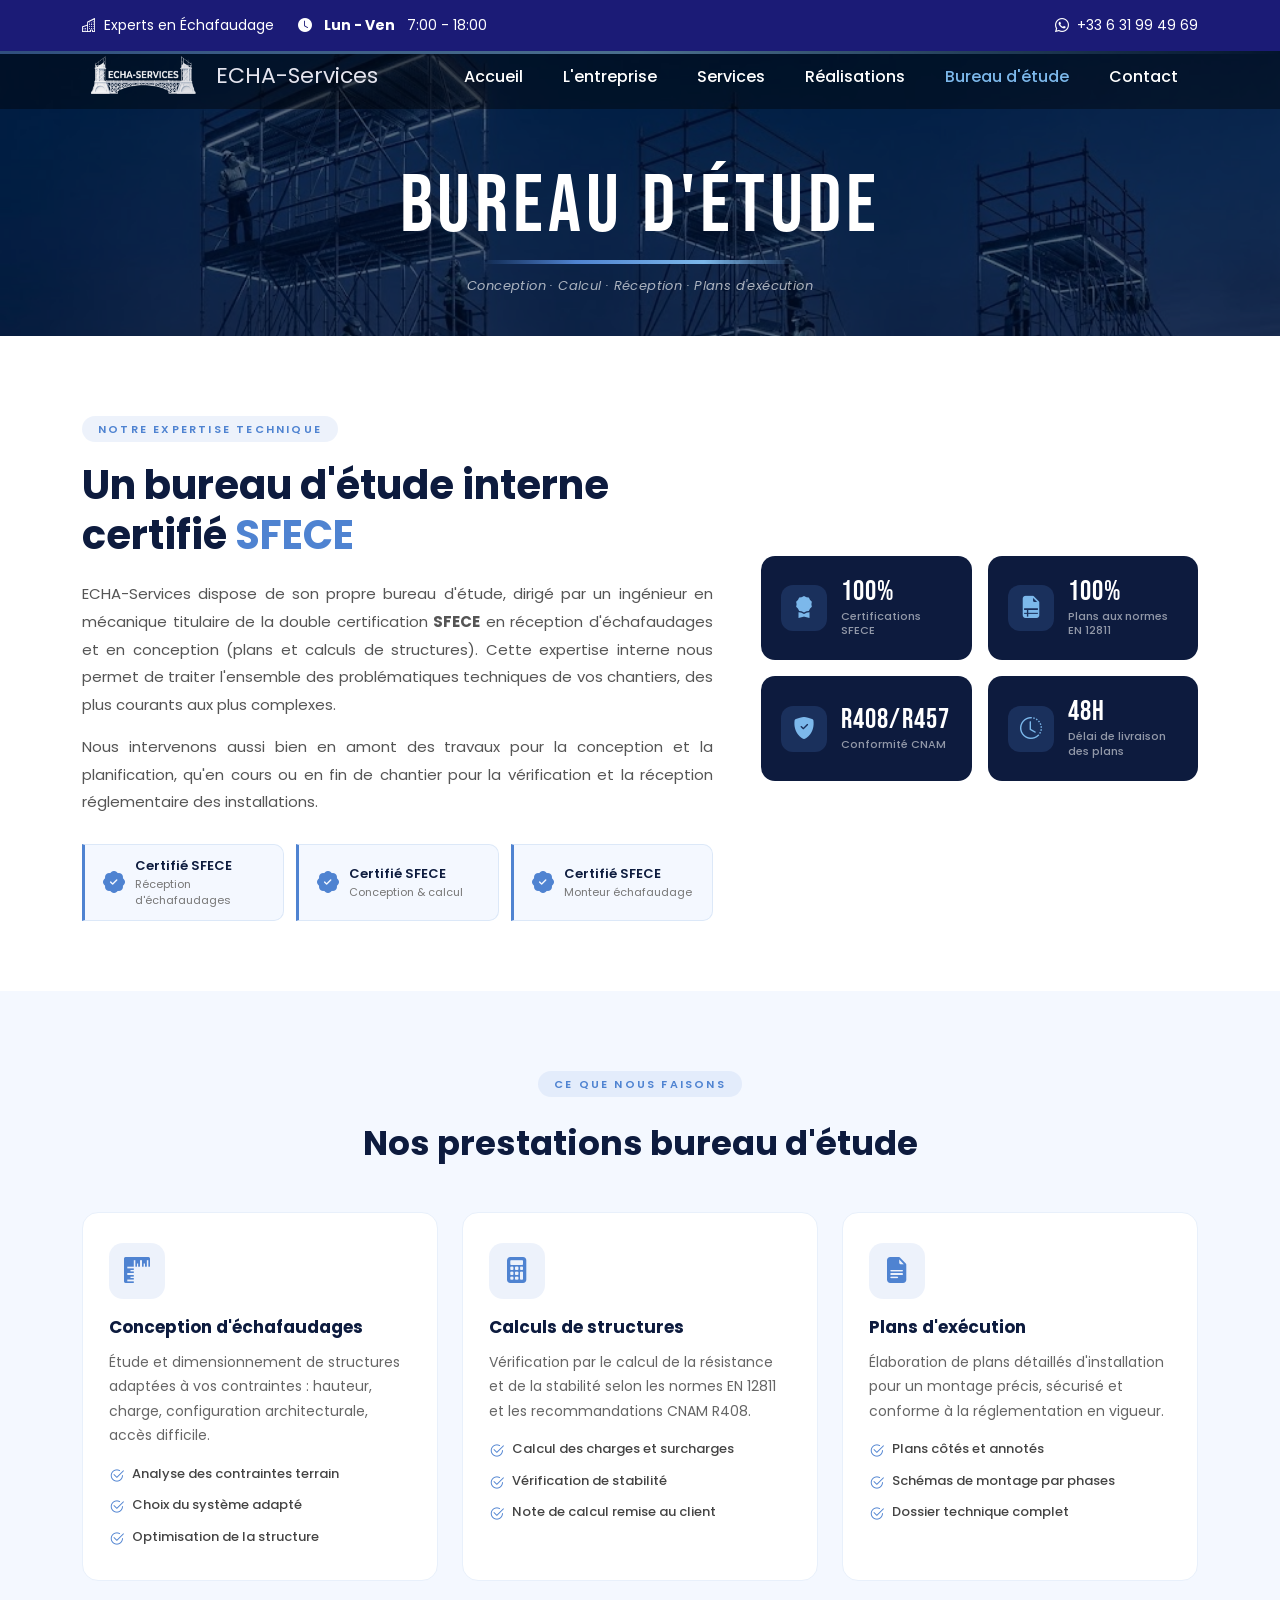
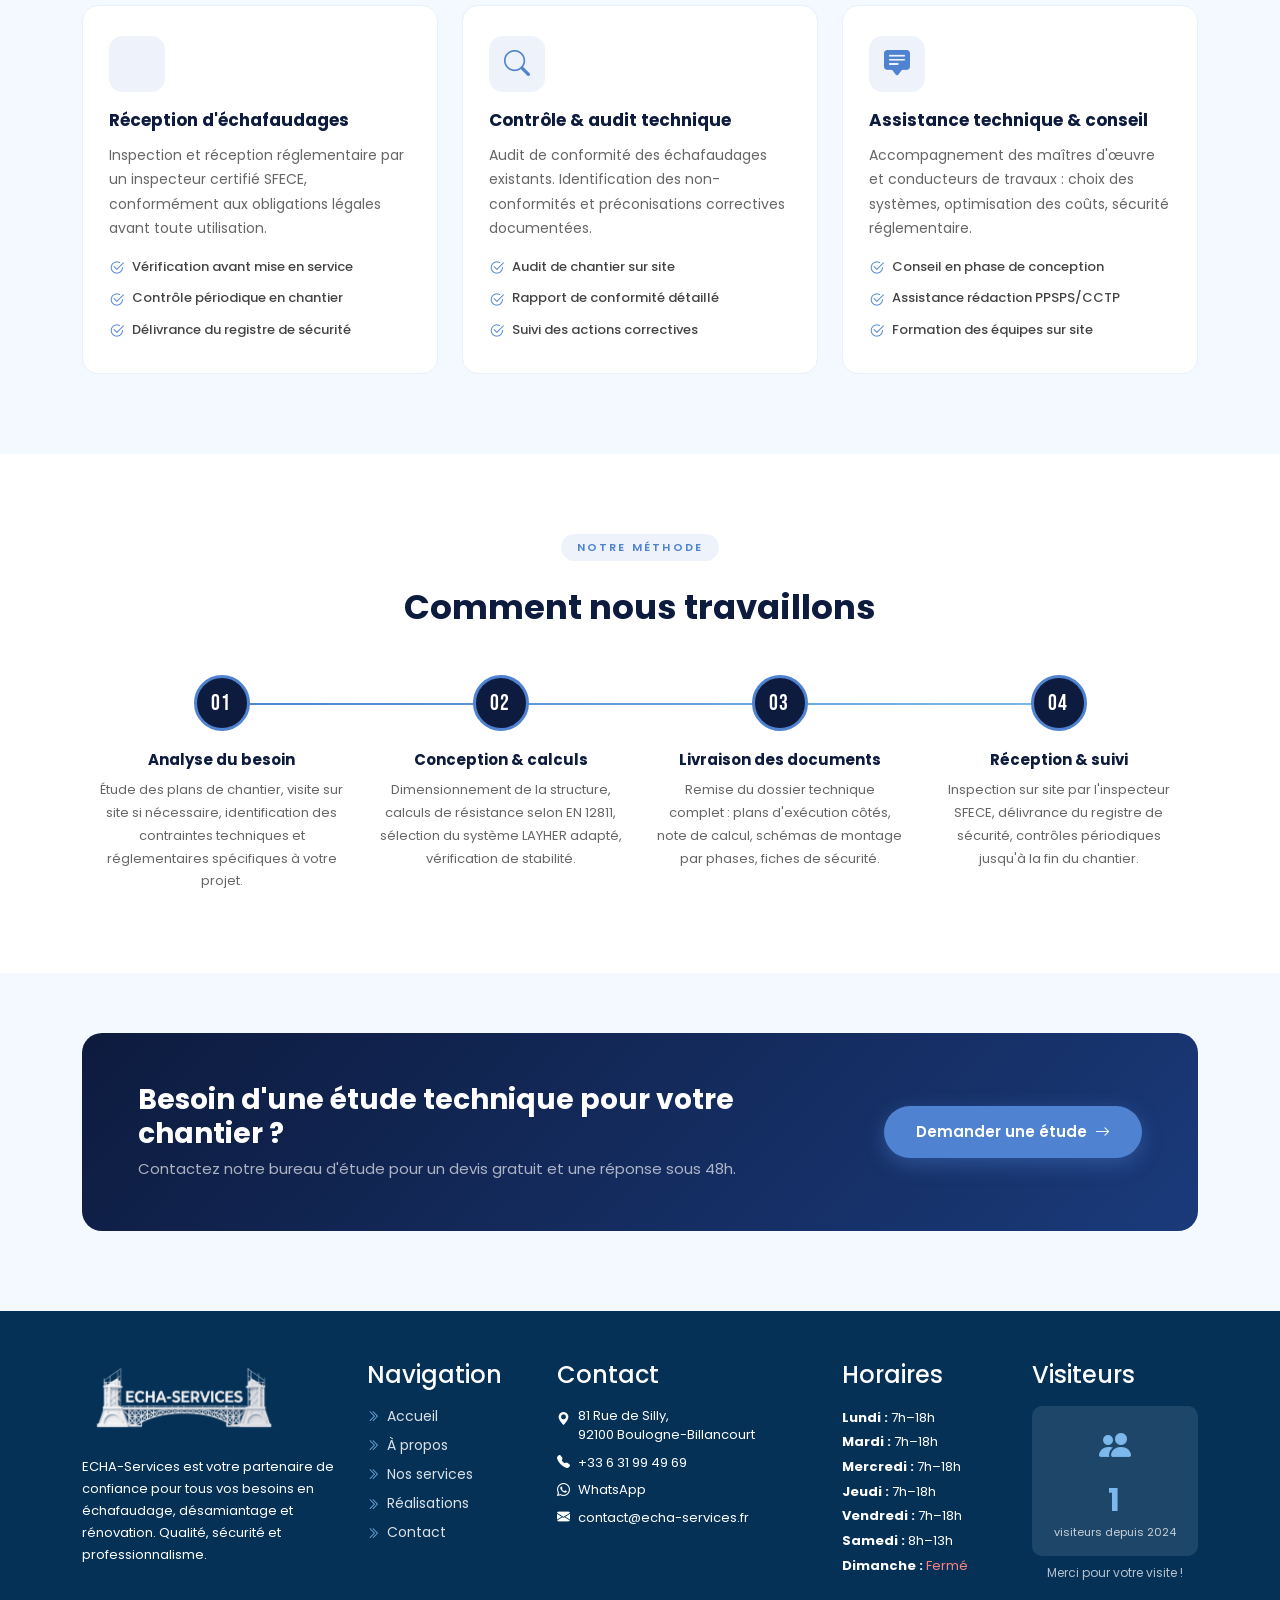
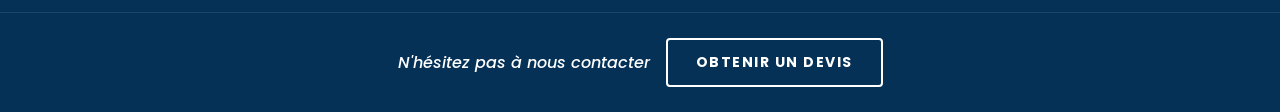
==== bureau_etude_echafaudage.html @ 6e088857 "second commit" ====
<!doctype html>
<html lang="fr">

<head>
    <meta charset="utf-8" />
    <meta name="viewport" content="width=device-width, initial-scale=1" />
    <meta name="description" content="Bureau d'étude ECHA-Services — Conception, calcul et réception d'échafaudages. Inspecteur certifié SFECE en Île-de-France." />
    <title>Bureau d'Étude | ECHA-Services</title>

    <link rel="preconnect" href="https://fonts.googleapis.com" />
    <link rel="preconnect" href="https://fonts.gstatic.com" crossorigin />
    <link href="https://fonts.googleapis.com/css2?family=Poppins:ital,wght@0,400;0,500;0,700;1,400&display=swap" rel="stylesheet" />
    <link href="https://fonts.googleapis.com/css2?family=Bebas+Neue&display=swap" rel="stylesheet" />

    <link href="css/bootstrap.min.css" rel="stylesheet" />
    <link href="css/bootstrap-icons.css" rel="stylesheet" />
    <link href="css/tooplate-clean-work.css" rel="stylesheet" />
    <link href="css/bureau-etude.css" rel="stylesheet" />
</head>

<body>

    <!-- HEADER -->
    <header class="site-header">
        <div class="container">
            <div class="row">
                <div class="col-lg-12 col-12 d-flex flex-wrap">
                    <p class="d-flex me-4 mb-0">
                        <i class="bi-building me-2"></i>Experts en Échafaudage
                    </p>
                    <p class="d-flex d-lg-block d-md-block d-none me-4 mb-0">
                        <i class="bi-clock-fill me-2"></i>
                        <strong class="me-2">Lun - Ven</strong> 7:00 - 18:00
                    </p>
                    <p class="site-header-icon-wrap text-white d-flex mb-0 ms-auto">
                        <i class="site-header-icon bi-whatsapp me-2"></i>
                        <a href="tel:+33631994969" class="text-white">+33 6 31 99 49 69</a>
                    </p>
                </div>
            </div>
        </div>
    </header>

    <!-- NAVBAR -->
    <nav class="navbar navbar-expand-lg">
        <div class="container">
            <a class="navbar-brand" href="index.html">
                <img src="ImagesPNS/logo66VB.png" class="logo img-fluid logo-desktop" alt="ECHA-Services" />
                <img src="ImagesPNS/logo66.png" class="logo img-fluid logo-mobile" alt="ECHA-Services" />
                <span class="ms-2">ECHA-Services</span>
            </a>
            <button class="navbar-toggler" type="button" data-bs-toggle="collapse" data-bs-target="#navbarNav"
                aria-controls="navbarNav" aria-expanded="false" aria-label="Toggle navigation">
                <span class="navbar-toggler-icon"></span>
            </button>
            <div class="collapse navbar-collapse" id="navbarNav">
                <ul class="navbar-nav ms-auto">
                    <li class="nav-item"><a class="nav-link" href="index.html">Accueil</a></li>
                    <li class="nav-item"><a class="nav-link" href="entreprise.html">L'entreprise</a></li>
                    <li class="nav-item"><a class="nav-link" href="services.html">Services</a></li>
                    <li class="nav-item"><a class="nav-link" href="realisations_echafaudages.html">Réalisations</a></li>
                    <li class="nav-item"><a class="nav-link active" href="bureau_etude_echafaudage.html">Bureau d'étude</a></li>
                    <li class="nav-item"><a class="nav-link" href="contact.html">Contact</a></li>
                </ul>
            </div>
        </div>
    </nav>

    <main>

        <!-- ========== BANNER ========== -->
        <section class="banner-section">
            <div class="banner-title-wrap">
                <h1 class="banner-slide-title">BUREAU D'ÉTUDE</h1>
                <span class="banner-underline"></span>
                <nav class="banner-breadcrumb" aria-label="Fil d'Ariane">
                    <span>Conception · Calcul · Réception · Plans d'exécution</span>
                </nav>
            </div>
        </section>

        <!-- ========== S1 : INTRO ========== -->
        <section class="be-intro-section">
            <div class="container">
                <div class="row align-items-center g-5">

                    <div class="col-lg-7 col-12">
                        <span class="be-label">Notre expertise technique</span>
                        <h2 class="be-title">Un bureau d'étude interne<br>certifié <span class="be-accent">SFECE</span></h2>
                        <p class="be-text">ECHA-Services dispose de son propre bureau d'étude, dirigé par un ingénieur en mécanique titulaire de la double certification <strong>SFECE</strong> en réception d'échafaudages et en conception (plans et calculs de structures). Cette expertise interne nous permet de traiter l'ensemble des problématiques techniques de vos chantiers, des plus courants aux plus complexes.</p>
                        <p class="be-text">Nous intervenons aussi bien en amont des travaux pour la conception et la planification, qu'en cours ou en fin de chantier pour la vérification et la réception réglementaire des installations.</p>

                        <div class="be-certif-badges">
                            <div class="be-certif-badge">
                                <i class="bi-patch-check-fill"></i>
                                <span>Certifié SFECE<br><small>Réception d'échafaudages</small></span>
                            </div>
                            <div class="be-certif-badge">
                                <i class="bi-patch-check-fill"></i>
                                <span>Certifié SFECE<br><small>Conception & calcul</small></span>
                            </div>
                            <div class="be-certif-badge">
                                <i class="bi-patch-check-fill"></i>
                                <span>Certifié SFECE<br><small>Monteur échafaudage</small></span>
                            </div>
                        </div>
                    </div>

                    <div class="col-lg-5 col-12">
                        <div class="be-stats-grid">
                            <div class="be-stat-card">
                                <div class="be-stat-icon"><i class="bi-award-fill"></i></div>
                                <div>
                                    <div class="be-stat-number">100%</div>
                                    <div class="be-stat-label">Certifications SFECE</div>
                                </div>
                            </div>
                            <div class="be-stat-card">
                                <div class="be-stat-icon"><i class="bi-file-earmark-ruled-fill"></i></div>
                                <div>
                                    <div class="be-stat-number">100%</div>
                                    <div class="be-stat-label">Plans aux normes EN 12811</div>
                                </div>
                            </div>
                            <div class="be-stat-card">
                                <div class="be-stat-icon"><i class="bi-shield-fill-check"></i></div>
                                <div>
                                    <div class="be-stat-number">R408/R457</div>
                                    <div class="be-stat-label">Conformité CNAM</div>
                                </div>
                            </div>
                            <div class="be-stat-card">
                                <div class="be-stat-icon"><i class="bi-clock-history"></i></div>
                                <div>
                                    <div class="be-stat-number">48h</div>
                                    <div class="be-stat-label">Délai de livraison des plans</div>
                                </div>
                            </div>
                        </div>
                    </div>

                </div>
            </div>
        </section>

        <!-- ========== S2 : PRESTATIONS ========== -->
        <section class="be-services-section">
            <div class="container">
                <div class="text-center mb-5">
                    <span class="be-label">Ce que nous faisons</span>
                    <h2 class="be-section-title">Nos prestations bureau d'étude</h2>
                </div>

                <div class="row g-4">

                    <div class="col-lg-4 col-md-6 col-12">
                        <div class="be-service-card">
                            <div class="be-service-icon"><i class="bi-rulers"></i></div>
                            <h4>Conception d'échafaudages</h4>
                            <p>Étude et dimensionnement de structures adaptées à vos contraintes : hauteur, charge, configuration architecturale, accès difficile.</p>
                            <ul class="be-service-list">
                                <li><i class="bi-check2-circle"></i> Analyse des contraintes terrain</li>
                                <li><i class="bi-check2-circle"></i> Choix du système adapté</li>
                                <li><i class="bi-check2-circle"></i> Optimisation de la structure</li>
                            </ul>
                        </div>
                    </div>

                    <div class="col-lg-4 col-md-6 col-12">
                        <div class="be-service-card">
                            <div class="be-service-icon"><i class="bi-calculator-fill"></i></div>
                            <h4>Calculs de structures</h4>
                            <p>Vérification par le calcul de la résistance et de la stabilité selon les normes EN 12811 et les recommandations CNAM R408.</p>
                            <ul class="be-service-list">
                                <li><i class="bi-check2-circle"></i> Calcul des charges et surcharges</li>
                                <li><i class="bi-check2-circle"></i> Vérification de stabilité</li>
                                <li><i class="bi-check2-circle"></i> Note de calcul remise au client</li>
                            </ul>
                        </div>
                    </div>

                    <div class="col-lg-4 col-md-6 col-12">
                        <div class="be-service-card">
                            <div class="be-service-icon"><i class="bi-file-earmark-text-fill"></i></div>
                            <h4>Plans d'exécution</h4>
                            <p>Élaboration de plans détaillés d'installation pour un montage précis, sécurisé et conforme à la réglementation en vigueur.</p>
                            <ul class="be-service-list">
                                <li><i class="bi-check2-circle"></i> Plans côtés et annotés</li>
                                <li><i class="bi-check2-circle"></i> Schémas de montage par phases</li>
                                <li><i class="bi-check2-circle"></i> Dossier technique complet</li>
                            </ul>
                        </div>
                    </div>

                    <div class="col-lg-4 col-md-6 col-12">
                        <div class="be-service-card">
                            <div class="be-service-icon"><i class="bi-clipboard2-check-fill"></i></div>
                            <h4>Réception d'échafaudages</h4>
                            <p>Inspection et réception réglementaire par un inspecteur certifié SFECE, conformément aux obligations légales avant toute utilisation.</p>
                            <ul class="be-service-list">
                                <li><i class="bi-check2-circle"></i> Vérification avant mise en service</li>
                                <li><i class="bi-check2-circle"></i> Contrôle périodique en chantier</li>
                                <li><i class="bi-check2-circle"></i> Délivrance du registre de sécurité</li>
                            </ul>
                        </div>
                    </div>

                    <div class="col-lg-4 col-md-6 col-12">
                        <div class="be-service-card">
                            <div class="be-service-icon"><i class="bi-search"></i></div>
                            <h4>Contrôle & audit technique</h4>
                            <p>Audit de conformité des échafaudages existants. Identification des non-conformités et préconisations correctives documentées.</p>
                            <ul class="be-service-list">
                                <li><i class="bi-check2-circle"></i> Audit de chantier sur site</li>
                                <li><i class="bi-check2-circle"></i> Rapport de conformité détaillé</li>
                                <li><i class="bi-check2-circle"></i> Suivi des actions correctives</li>
                            </ul>
                        </div>
                    </div>

                    <div class="col-lg-4 col-md-6 col-12">
                        <div class="be-service-card">
                            <div class="be-service-icon"><i class="bi-chat-square-text-fill"></i></div>
                            <h4>Assistance technique & conseil</h4>
                            <p>Accompagnement des maîtres d'œuvre et conducteurs de travaux : choix des systèmes, optimisation des coûts, sécurité réglementaire.</p>
                            <ul class="be-service-list">
                                <li><i class="bi-check2-circle"></i> Conseil en phase de conception</li>
                                <li><i class="bi-check2-circle"></i> Assistance rédaction PPSPS/CCTP</li>
                                <li><i class="bi-check2-circle"></i> Formation des équipes sur site</li>
                            </ul>
                        </div>
                    </div>

                </div>
            </div>
        </section>

        <!-- ========== S3 : PROCESSUS ========== -->
        <section class="be-process-section">
            <div class="container">
                <div class="text-center mb-5">
                    <span class="be-label">Notre méthode</span>
                    <h2 class="be-section-title">Comment nous travaillons</h2>
                </div>

                <div class="be-process-timeline">
                    <div class="be-process-step">
                        <div class="be-process-num">01</div>
                        <div class="be-process-content">
                            <h5>Analyse du besoin</h5>
                            <p>Étude des plans de chantier, visite sur site si nécessaire, identification des contraintes techniques et réglementaires spécifiques à votre projet.</p>
                        </div>
                    </div>
                    <div class="be-process-step">
                        <div class="be-process-num">02</div>
                        <div class="be-process-content">
                            <h5>Conception & calculs</h5>
                            <p>Dimensionnement de la structure, calculs de résistance selon EN 12811, sélection du système LAYHER adapté, vérification de stabilité.</p>
                        </div>
                    </div>
                    <div class="be-process-step">
                        <div class="be-process-num">03</div>
                        <div class="be-process-content">
                            <h5>Livraison des documents</h5>
                            <p>Remise du dossier technique complet : plans d'exécution côtés, note de calcul, schémas de montage par phases, fiches de sécurité.</p>
                        </div>
                    </div>
                    <div class="be-process-step">
                        <div class="be-process-num">04</div>
                        <div class="be-process-content">
                            <h5>Réception & suivi</h5>
                            <p>Inspection sur site par l'inspecteur SFECE, délivrance du registre de sécurité, contrôles périodiques jusqu'à la fin du chantier.</p>
                        </div>
                    </div>
                </div>
            </div>
        </section>

        <!-- ========== S4 : CTA ========== -->
        <section class="be-cta-section">
            <div class="container">
                <div class="be-cta-box">
                    <div class="row align-items-center">
                        <div class="col-lg-8 col-12 mb-3 mb-lg-0">
                            <h3>Besoin d'une étude technique pour votre chantier ?</h3>
                            <p>Contactez notre bureau d'étude pour un devis gratuit et une réponse sous 48h.</p>
                        </div>
                        <div class="col-lg-4 col-12 text-lg-end">
                            <a href="contact.html" class="be-cta-btn">
                                Demander une étude <i class="bi-arrow-right ms-2"></i>
                            </a>
                        </div>
                    </div>
                </div>
            </div>
        </section>

    </main>

    <!-- FOOTER -->
    <footer class="site-footer">
        <div class="container">
            <div class="row g-4 align-items-start">
                <div class="col-lg-3 col-md-6 col-12 reveal-up reveal-delay-1">
                    <img src="ImagesPNS/logo66VB.png" class="img-fluid mb-3 logo-footer-anim" alt="ECHA-Services" style="max-width:200px;" />
                    <p class="text-white mb-0" style="font-size:13px; line-height:1.7;">ECHA-Services est votre partenaire de confiance pour tous vos besoins en échafaudage, désamiantage et rénovation. Qualité, sécurité et professionnalisme.</p>
                </div>
                <div class="col-lg-2 col-md-6 col-6 reveal-up reveal-delay-2">
                    <h5 class="site-footer-title mb-3">Navigation</h5>
                    <ul class="footer-menu" style="column-count:1;">
                        <li class="footer-menu-item"><a href="index.html" class="footer-menu-link"><i class="bi-chevron-double-right footer-menu-link-icon me-2"></i>Accueil</a></li>
                        <li class="footer-menu-item"><a href="entreprise.html" class="footer-menu-link"><i class="bi-chevron-double-right footer-menu-link-icon me-2"></i>À propos</a></li>
                        <li class="footer-menu-item"><a href="services.html" class="footer-menu-link"><i class="bi-chevron-double-right footer-menu-link-icon me-2"></i>Nos services</a></li>
                        <li class="footer-menu-item"><a href="realisations_echafaudages.html" class="footer-menu-link"><i class="bi-chevron-double-right footer-menu-link-icon me-2"></i>Réalisations</a></li>
                        <li class="footer-menu-item"><a href="contact.html" class="footer-menu-link"><i class="bi-chevron-double-right footer-menu-link-icon me-2"></i>Contact</a></li>
                    </ul>
                </div>
                <div class="col-lg-3 col-md-6 col-6 reveal-up reveal-delay-2">
                    <h5 class="site-footer-title mb-3">Contact</h5>
                    <p class="text-white d-flex mb-2" style="font-size:13px;"><i class="bi-geo-alt-fill me-2 mt-1 flex-shrink-0"></i><span>81 Rue de Silly,<br>92100 Boulogne-Billancourt</span></p>
                    <p class="text-white d-flex mb-2" style="font-size:13px;"><i class="bi-telephone-fill me-2 flex-shrink-0"></i><a href="tel:+33631994969" class="site-footer-link">+33 6 31 99 49 69</a></p>
                    <p class="text-white d-flex mb-2" style="font-size:13px;"><i class="bi-whatsapp me-2 flex-shrink-0"></i><a href="https://wa.me/33631994969" class="site-footer-link" target="_blank">WhatsApp</a></p>
                    <p class="text-white d-flex mb-0" style="font-size:13px;"><i class="bi-envelope-fill me-2 flex-shrink-0"></i><a href="mailto:contact@echa-services.fr" class="site-footer-link">contact@echa-services.fr</a></p>
                </div>
                <div class="col-lg-2 col-md-6 col-6 reveal-up reveal-delay-3">
                    <h5 class="site-footer-title mb-3">Horaires</h5>
                    <div style="font-size:13px; line-height:1.9;">
                        <div><strong class="text-white">Lundi :</strong> <span class="text-white">7h–18h</span></div>
                        <div><strong class="text-white">Mardi :</strong> <span class="text-white">7h–18h</span></div>
                        <div><strong class="text-white">Mercredi :</strong> <span class="text-white">7h–18h</span></div>
                        <div><strong class="text-white">Jeudi :</strong> <span class="text-white">7h–18h</span></div>
                        <div><strong class="text-white">Vendredi :</strong> <span class="text-white">7h–18h</span></div>
                        <div><strong class="text-white">Samedi :</strong> <span class="text-white">8h–13h</span></div>
                        <div><strong class="text-white">Dimanche :</strong> <span style="color:#ff8080;">Fermé</span></div>
                    </div>
                </div>
                <div class="col-lg-2 col-md-6 col-6 reveal-up reveal-delay-4">
                    <h5 class="site-footer-title mb-3">Visiteurs</h5>
                    <div class="visiteurs-box text-center">
                        <i class="bi-people-fill visiteurs-icon"></i>
                        <div id="visit-counter" class="visiteurs-count">000 000</div>
                        <p class="visiteurs-label mb-0">visiteurs depuis 2024</p>
                    </div>
                    <p class="text-white text-center mt-2 mb-0" style="font-size:12px; opacity:0.7;">Merci pour votre visite !</p>
                </div>
            </div>
        </div>
        <div class="site-footer-bottom">
            <div class="container">
                <div class="d-flex justify-content-center align-items-center gap-3 flex-wrap">
                    <p class="copyright-text mb-0">N'hésitez pas à nous contacter</p>
                    <a href="contact.html" class="btn-devis">OBTENIR UN DEVIS</a>
                </div>
            </div>
        </div>
    </footer>

    <script src="js/bootstrap.min.js"></script>
    <script src="js/main.js"></script>
    <script src="js/scroll-reveal.js"></script>

</body>
</html>
---- css/tooplate-clean-work.css ----
/*

Tooplate 2132 Clean Work — ECHA-Services customization

*/

/*---------------------------------------
  CUSTOM PROPERTIES ( VARIABLES )             
-----------------------------------------*/
:root {
  --white-color: #ffffff;
  --primary-color: #7cb8eb;
  --secondary-color: #587fbb;
  --section-bg-color: #f0f8ff;
  --custom-btn-bg-color: #4f83d1;
  --custom-btn-bg-hover-color: #7cb8eb;
  --dark-color: #000000;
  --footer-bg: #053157;
  --p-color: #717275;
  --border-color: #e9eaeb;
  --link-hover-color: #4f83d1;

  --body-font-family: 'Poppins', sans-serif;

  --h1-font-size: 52px;
  --h2-font-size: 46px;
  --h3-font-size: 32px;
  --h4-font-size: 28px;
  --h5-font-size: 24px;
  --h6-font-size: 22px;
  --p-font-size: 16px;
  --btn-font-size: 18px;
  --copyright-font-size: 14px;

  --border-radius-large: 100px;
  --border-radius-medium: 20px;
  --border-radius-small: 10px;

  --font-weight-normal: 400;
  --font-weight-medium: 500;
  --font-weight-bold: 700;
}

body {
  background-color: var(--white-color);
  font-family: var(--body-font-family);
}

/*---------------------------------------
  TYPOGRAPHY               
-----------------------------------------*/
h2,
h3,
h4,
h5,
h6 {
  color: var(--dark-color);
}

h1,
h2,
h3,
h4,
h5,
h6 {
  font-weight: var(--font-weight-medium);
}

h1 {
  font-size: var(--h1-font-size);
  font-weight: var(--font-weight-bold);
}

h2 {
  font-size: var(--h2-font-size);
  font-weight: var(--font-weight-bold);
}

h3 {
  font-size: var(--h3-font-size);
}

h4 {
  font-size: var(--h4-font-size);
}

h5 {
  font-size: var(--h5-font-size);
}

h6 {
  font-size: var(--h6-font-size);
}

p {
  color: var(--p-color);
  font-size: var(--p-font-size);
  font-weight: var(--font-weight-normal);
}

ul li {
  color: var(--p-color);
  font-size: var(--p-font-size);
  font-weight: var(--font-weight-normal);
}

a,
button {
  touch-action: manipulation;
  transition: all 0.3s;
}

a {
  display: inline-block;
  color: var(--primary-color);
  text-decoration: none;
}

a:hover {
  color: var(--link-hover-color);
}

b,
strong {
  font-weight: var(--font-weight-bold);
}

.page-404-title {
  color: var(--secondary-color);
  font-size: 10rem;
}


/*---------------------------------------
  SECTION               
-----------------------------------------*/
.section-padding {
  padding-top: 100px;
  padding-bottom: 100px;
}

.section-bg {
  background-color: var(--section-bg-color);
}

.section-overlay {
    position: absolute;
    top: 0;
    left: 0;
    width: 100%;
    height: 100%;
    background: rgba(10, 25, 47, 0.5); /* Ajoute un voile bleu nuit pour la lisibilité */
}

.testimonial-section .section-overlay {
  opacity: 0.9;
}

.section-overlay+.container {
  position: relative;
}


/*---------------------------------------
  ANIMATED HEADLINE — FIX CENTRAGE
-----------------------------------------*/
.cd-headline {
  display: block;
  text-align: center;
  width: 100%;
}

.cd-words-wrapper {
  display: block;
  position: relative;
  text-align: center;
  width: 100%;
  min-height: 1.2em;
}

.cd-words-wrapper b {
  color: #e5e50f;
  display: block;
  position: absolute;
  white-space: nowrap;
  width: 100%;
  left: 0;
  top: 0;
  text-align: center;
}

.cd-words-wrapper b.is-visible {
  position: relative;
  display: block;
  text-align: center;
}

.no-js .cd-words-wrapper b {
  opacity: 0;
}

.no-js .cd-words-wrapper b.is-visible {
  opacity: 1;
}

.cd-headline.rotate-1 .cd-words-wrapper {
  -webkit-perspective: 300px;
  perspective: 300px;
}

.cd-headline.rotate-1 b {
  opacity: 0;
  transform-origin: 50% 100%;
  transform: rotateX(180deg);
}

.cd-headline.rotate-1 b.is-visible {
  opacity: 1;
  transform: rotateX(0deg);
  animation: cd-rotate-1-in 1.2s;
}

.cd-headline.rotate-1 b.is-hidden {
  transform: rotateX(180deg);
  animation: cd-rotate-1-out 1.2s;
}

@keyframes cd-rotate-1-in {
  0% {
    transform: rotateX(180deg);
    opacity: 0;
  }

  35% {
    transform: rotateX(120deg);
    opacity: 0;
  }

  65% {
    opacity: 0;
  }

  100% {
    transform: rotateX(360deg);
    opacity: 1;
  }
}

@keyframes cd-rotate-1-out {
  0% {
    transform: rotateX(0deg);
    opacity: 1;
  }

  35% {
    transform: rotateX(-40deg);
    opacity: 1;
  }

  65% {
    opacity: 0;
  }

  100% {
    transform: rotateX(180deg);
    opacity: 0;
  }
}


/*---------------------------------------
  BUTTON STYLES               
-----------------------------------------*/
.button {
  display: inline-block;
  position: relative;
}

.button::before,
.button::after {
  position: absolute;
  top: 0;
  left: 0;
  width: 100%;
  height: 100%;
}

.button--atlas>span {
  display: inline-block;
}

.button--atlas:hover>span {
  opacity: 0;
}

.marquee {
  position: absolute;
  top: 0;
  left: 0;
  width: 100%;
  overflow: hidden;
  pointer-events: none;
}

.marquee__inner {
  width: fit-content;
  display: flex;
  position: relative;
  --offset: 1rem;
  --move-initial: calc(-25% + var(--offset));
  --move-final: calc(-50% + var(--offset));
  transform: translate3d(var(--move-initial), 0, 0);
  animation: marquee 1s linear infinite;
  animation-play-state: paused;
  opacity: 0;
}

.button--atlas:hover .marquee__inner {
  animation-play-state: running;
  opacity: 1;
  transition-duration: 0.4s;
}

.marquee span {
  text-align: center;
  white-space: nowrap;
  font-style: italic;
  padding: 15px;
}

@keyframes marquee {
  0% {
    transform: translate3d(var(--move-initial), 0, 0);
  }

  100% {
    transform: translate3d(var(--move-final), 0, 0);
  }
}

.button--pan {
  overflow: hidden;
}

.button--pan span {
  position: relative;
}

.button--pan::before {
  content: '';
  transition: transform 0.3s cubic-bezier(0.7, 0, 0.2, 1);
}

.button--pan:hover::before {
  background: transparent;
  transform: translate3d(0, -100%, 0);
}


/*---------------------------------------
  CUSTOM BLOCK               
-----------------------------------------*/
.custom-block-wrap {
  position: relative;
}

.custom-block-wrap .custom-block {
  position: absolute;
  bottom: 0;
  right: 0;
}

.custom-block {
  background-color: var(--primary-color);
  border-radius: var(--border-radius-small);
  padding: 35px;
}

.custom-block .custom-icon,
.custom-block a {
  color: var(--white-color);
}

.custom-icon {
  color: var(--secondary-color);
}

.bi-star-fill {
  color: var(--custom-btn-bg-color);
}

.avatar-image {
  border-radius: var(--border-radius-large);
  width: 60px;
  height: 60px;
  object-fit: cover;
}


/*---------------------------------------
  CUSTOM BUTTON               
-----------------------------------------*/
.custom-btn {
  background: var(--custom-btn-bg-color);
  border: 2px solid transparent;
  border-radius: var(--border-radius-large);
  color: var(--white-color);
  font-size: var(--btn-font-size);
  font-weight: var(--font-weight-normal);
  line-height: normal;
  transition: all 0.3s;
  padding: 15px 25px;
}

.navbar-expand-lg .navbar-nav .nav-link.custom-btn {
  margin-top: 8px;
  margin-right: 0;
  padding: 5px 20px;
}

.custom-btn:hover {
  background: var(--custom-btn-bg-hover-color);
  color: var(--white-color);
}

.custom-border-btn {
  background: transparent;
  border: 2px solid var(--custom-btn-bg-color);
  color: var(--custom-btn-bg-color);
}

.navbar-expand-lg .navbar-nav .nav-link.custom-btn:hover,
.custom-border-btn:hover {
  background: var(--custom-btn-bg-hover-color);
  border-color: transparent;
  color: var(--white-color);
}

.custom-btn-bg-white {
  border-color: var(--white-color);
  color: var(--white-color);
}


/*---------------------------------------
  NAVIGATION              
-----------------------------------------*/
.navbar {
  background: rgba(0, 0, 0, 0.4);
  position: absolute;
  top: 45px;
  right: 0;
  left: 0;
  z-index: 9;
  padding-top: 0;
  padding-bottom: 0;
}

.navbar-brand,
.navbar-brand:hover {
  color: rgb(228, 228, 238);
  font-size: var(--h6-font-size);
  font-weight: var(--font-weight-normal);
}

.logo {
  width: 120px;
  height: 50px;
}

.navbar-expand-lg .navbar-nav .nav-link {
  margin: 20px;
  padding: 0;
}

.navbar-nav .nav-link {
  display: inline-block;
  color: var(--white-color);
  font-size: var(--p-font-size);
  font-weight: var(--font-weight-medium);
  position: relative;
  padding-top: 15px;
  padding-bottom: 15px;
}

.navbar-nav .nav-link.active,
.navbar-nav .nav-link:hover {
  background: transparent;
  color: var(--primary-color);
}

.dropdown-menu {
  background: var(--white-color);
  box-shadow: 0 1rem 3rem rgba(0, 0, 0, .175);
  border: 0;
  display: inherit;
  opacity: 0;
  min-width: 9rem;
  margin-top: 20px;
  padding: 13px 0 10px 0;
  transition: all 0.3s;
  pointer-events: none;
}

.dropdown-menu::before {
  content: "";
  width: 0;
  height: 0;
  border-left: 20px solid transparent;
  border-right: 20px solid transparent;
  border-bottom: 15px solid var(--white-color);
  position: absolute;
  top: -10px;
  left: 10px;
}

.dropdown-item {
  display: inline-block;
  color: var(--p-color);
  font-size: var(--p-font-size);
  font-weight: var(--font-weight-medium);
  position: relative;
  padding-top: 0;
  padding-bottom: 7px;
}

.dropdown-item.active,
.dropdown-item:active,
.dropdown-item:focus,
.dropdown-item:hover {
  background: transparent;
  color: var(--primary-color);
}

.dropdown-toggle::after {
  content: "\f282";
  display: inline-block;
  font-family: bootstrap-icons !important;
  font-size: var(--copyright-font-size);
  font-style: normal;
  font-weight: normal !important;
  border: 0;
  position: relative;
  left: 2px;
}

@media screen and (min-width: 992px) {
  .dropdown:hover .dropdown-menu {
    opacity: 1;
    margin-top: 0;
    pointer-events: auto;
  }
}

.navbar-toggler {
  border: 0;
  padding: 0;
  cursor: pointer;
  margin: 0;
  width: 30px;
  height: 35px;
  outline: none;
}

.navbar-toggler:focus {
  outline: none;
  box-shadow: none;
}

.navbar-toggler[aria-expanded="true"] .navbar-toggler-icon {
  background: transparent;
}

.navbar-toggler[aria-expanded="true"] .navbar-toggler-icon:before,
.navbar-toggler[aria-expanded="true"] .navbar-toggler-icon:after {
  transition: top 300ms 50ms ease, transform 300ms 350ms ease;
  top: 0;
}

.navbar-toggler[aria-expanded="true"] .navbar-toggler-icon:before {
  transform: rotate(45deg);
}

.navbar-toggler[aria-expanded="true"] .navbar-toggler-icon:after {
  transform: rotate(-45deg);
}

.navbar-toggler .navbar-toggler-icon {
  background: var(--dark-color);
  transition: background 10ms 300ms ease;
  display: block;
  width: 30px;
  height: 2px;
  position: relative;
}

.navbar-toggler .navbar-toggler-icon:before,
.navbar-toggler .navbar-toggler-icon:after {
  transition: top 300ms 350ms ease, transform 300ms 50ms ease;
  position: absolute;
  right: 0;
  left: 0;
  background: var(--dark-color);
  width: 30px;
  height: 2px;
  content: '';
}

.navbar-toggler .navbar-toggler-icon::before {
  top: -8px;
}

.navbar-toggler .navbar-toggler-icon::after {
  top: 8px;
}


/*---------------------------------------
  SITE HEADER              
-----------------------------------------*/
.site-header {
  background: rgb(27, 27, 118);
  position: relative;
  z-index: 22;
  padding-top: 15px;
  padding-bottom: 15px;
}

.site-header p,
.site-header p a,
.site-header .social-icon-link {
  color: var(--white-color);
  font-size: var(--copyright-font-size);
}

.site-header .social-icon {
  text-align: right;
}

.site-header .social-icon-link {
  background: transparent;
  width: inherit;
  height: inherit;
  line-height: inherit;
  margin-right: 15px;
}

.site-header-icon {
  display: inline-block;
}


/*---------------------------------------
  HERO        
-----------------------------------------*/
.hero-section {
  position: relative;
  overflow: hidden;
  padding-top: 100px;
  padding-bottom: 100px;
  min-height: 680px;
}

.hero-section .container {
  position: relative;
  z-index: 2;
}

.hero-section svg {
  position: absolute;
  bottom: -50px;
  right: 0;
  left: 0;
  pointer-events: none;
}

@media screen and (min-width: 991px) {
  .hero-section-full-height {
    height: 85vh;
  }
}


/*---------------------------------------
  LOGO DESKTOP / MOBILE
-----------------------------------------*/
.logo-desktop {
  display: inline-block;
}

.logo-mobile {
  display: none;
}

@media screen and (max-width: 991px) {
  .logo-desktop {
    display: none;
  }

  .logo-mobile {
    display: inline-block;
  }
}


/*---------------------------------------
  INTRO SECTION
-----------------------------------------*/
.intro-section {
  padding-top: 60px;
  padding-bottom: 60px;
}

.intro-eyebrow {
  color: var(--custom-btn-bg-color);
  font-weight: var(--font-weight-bold);
  font-size: 38px;
  margin-bottom: 4px;
  text-transform: uppercase;
  letter-spacing: 1px;
}

.intro-main-title {
  font-size: 26px;
  font-weight: var(--font-weight-bold);
  color: var(--footer-bg);
  margin-bottom: 30px;
  line-height: 1.2;
}

.intro-box {
  border: 1px solid var(--border-color);
  border-radius: var(--border-radius-small);
  padding: 35px;
  background: #fff;
}

.intro-box-right {
  border-left: 4px solid var(--custom-btn-bg-color);
}

.intro-box-title {
  color: var(--custom-btn-bg-color);
  font-size: 20px;
  font-weight: var(--font-weight-bold);
  margin-bottom: 18px;
}

.intro-img {
  border-radius: var(--border-radius-small);
  object-fit: cover;
  height: 100%;
  /* max-height: 380px; */
}

.intro-section-2 {
  padding-top: 60px;
  padding-bottom: 60px;
}


/*---------------------------------------
  BANDEAU TEXTE BLEU
-----------------------------------------*/
.bandeau-section {
  background-color: var(--footer-bg);
  padding: 30px 0;
}

.bandeau-primary {
  color: var(--primary-color);
  font-size: 15px;
  margin-bottom: 6px;
}

.bandeau-secondary {
  color: rgba(255, 255, 255, 0.85);
  font-size: 15px;
}


/*---------------------------------------
  AVANTAGES SECTION
-----------------------------------------*/

.avantages-section {
  padding-top: 40px;
  padding-bottom: 40px;
  background: #fff;
}

.avantage-item {
  padding: 10px 20px;
}

.avantage-icon-wrap {
  width: 120px;
  height: 120px;
  border-radius: 50%;
  background: var(--section-bg-color);
  display: flex;
  align-items: center;
  justify-content: center;
  margin: 0 auto 12px;
  transition: all 0.3s;
}

.avantage-item:hover .avantage-icon-wrap {
  background: var(--custom-btn-bg-color);
}

.avantage-icon-wrap .avantage-img {
  width: 90px;
  height: 90px;
  object-fit: contain;
}

.avantage-label {
  font-size: 16px;
  font-weight: 600;
  color: var(--footer-bg);
  margin-bottom: 0;
  line-height: 1.5;
}

.avantage-label strong {
  color: var(--custom-btn-bg-color);
  display: block;
  font-size: 17px;
}


/*---------------------------------------
  PARTNERS / RÉFÉRENCES
-----------------------------------------*/
.partners-section {
  text-align: center;
  padding-top: 25px;
  padding-bottom: 50px;
}

.partners-section-title {
  border-radius: var(--border-radius-large);
  display: inline-block;
  position: relative;
  bottom: 50px;
  margin-bottom: -50px;
  padding: 10px 20px;
  font-size: 20px;
  font-weight: var(--font-weight-bold);
  color: var(--footer-bg);
}

.partners-image {
  display: block;
  width: 150px;
  margin: auto;
  transition: all 0.3s;
}

.partners-image:hover {
  transform: scale(1.05);
}


/*---------------------------------------
  RÉALISATIONS SECTION
-----------------------------------------*/
.realisations-section {
  background: #fff;
}

.realisations-title {
  color: var(--footer-bg);
}

.realisation-img {
  width: 100%;
  height: 240px;
  object-fit: cover;
  border-radius: var(--border-radius-small);
  display: block;
  transition: transform 0.3s, box-shadow 0.3s;
}

.realisation-img:hover {
  transform: scale(1.02);
  box-shadow: 0 10px 30px rgba(0, 0, 0, 0.15);
}

.btn-voir-realisations {
  display: inline-block;
  background: var(--custom-btn-bg-color);
  color: #fff;
  border: 2px solid var(--custom-btn-bg-color);
  border-radius: var(--border-radius-large);
  padding: 14px 40px;
  font-size: 16px;
  font-weight: var(--font-weight-bold);
  text-decoration: none;
  transition: all 0.3s;
  letter-spacing: 0.5px;
}

.btn-voir-realisations:hover {
  background: var(--footer-bg);
  border-color: var(--footer-bg);
  color: #fff;
}


/*---------------------------------------
  POURQUOI SECTION
-----------------------------------------*/
.pourquoi-section {
  background: var(--section-bg-color);
}

.pourquoi-accent {
  color: var(--custom-btn-bg-color);
}

.pourquoi-item {
  padding: 20px 10px;
}

.pourquoi-icon {
  display: block;
  font-size: 3rem;
  color: var(--custom-btn-bg-color);
  margin-bottom: 16px;
}

.pourquoi-label {
  font-size: 14px;
  font-weight: var(--font-weight-medium);
  color: var(--footer-bg);
  margin-bottom: 0;
}


/*---------------------------------------
  CTA DEVIS SECTION
-----------------------------------------*/
.cta-section {
  padding: 50px 0;
  background: #fff;
}

.cta-box {
  background: linear-gradient(135deg, var(--footer-bg) 0%, #0a5a9c 100%);
  border-radius: var(--border-radius-medium);
  padding: 40px 50px;
}

.cta-title {
  color: #fff;
  font-size: 26px;
  font-weight: var(--font-weight-bold);
  margin-bottom: 8px;
}

.cta-subtitle {
  color: rgba(255, 255, 255, 0.8);
  font-size: 15px;
}

.btn-cta {
  display: inline-block;
  background: #fff;
  color: var(--footer-bg);
  border: 2px solid #fff;
  border-radius: var(--border-radius-large);
  padding: 14px 36px;
  font-size: 15px;
  font-weight: var(--font-weight-bold);
  text-decoration: none;
  letter-spacing: 0.5px;
  transition: all 0.3s;
}

.btn-cta:hover {
  background: transparent;
  color: #fff;
}


/*---------------------------------------
  SERVICES              
-----------------------------------------*/
.services-thumb {
  background-color: var(--white-color);
  border-radius: var(--border-radius-small);
  position: relative;
  overflow: hidden;
  margin-bottom: 24px;
  padding: 30px;
}

.services-thumb.section-bg {
  background: var(--section-bg-color);
}

.services-image-wrap {
  border-radius: var(--border-radius-small);
  position: relative;
  overflow: hidden;
}

.services-image-wrap:hover .services-image-hover {
  opacity: 1;
}

.services-title-link {
  display: block;
}

.services-image,
.team-image {
  border-radius: var(--border-radius-small);
  display: block;
  aspect-ratio: 1;
  object-fit: cover;
  transition: all 0.5s;
}

.services-image-hover {
  position: absolute;
  top: 0;
  right: 0;
  bottom: 0;
  left: 0;
  opacity: 0;
}

.services-icon-wrap {
  background: var(--secondary-color);
  color: var(--white-color);
  font-size: var(--h3-font-size);
  position: absolute;
  bottom: 0;
  right: 0;
  left: 0;
  transition: opacity 0.5s;
  padding: 8px 12px;
}


/*---------------------------------------
  TESTIMONIAL              
-----------------------------------------*/
.testimonial-section {
  background-image: url('../ImagesPNS/fond02.jpg');
  background-repeat: no-repeat;
  background-position: center;
  background-size: cover;
  position: relative;
}

.testimonial-section::before {
  content: '';
  position: absolute;
  top: 0;
  left: 0;
  width: 100%;
  height: 100%;
  background-color: rgba(0, 0, 0, 0.5);
  z-index: 0;
}

.testimonial-section .featured-block {
  background-color: var(--primary-color);
  border-radius: var(--border-radius-medium);
  margin-bottom: 24px;
  padding: 30px;
}

.testimonial-section .featured-block h4,
.testimonial-section .featured-block p {
  color: var(--white-color);
}

.featured-block {
  padding: 5px;
}


/*---------------------------------------
  ABOUT              
-----------------------------------------*/
.about-image,
.gallery-image {
  border-radius: var(--border-radius-medium);
}

.team-info {
  background: var(--white-color);
  border-radius: var(--border-radius-medium);
  position: relative;
  padding: 30px;
}

.team-info p {
  margin-bottom: 0;
}

.team-info::before {
  content: "";
  display: block;
  margin: auto;
  width: 0;
  height: 0;
  border-right: 20px solid var(--white-color);
  border-top: 20px solid transparent;
  border-bottom: 20px solid transparent;
  position: absolute;
  left: -20px;
  top: 0;
  bottom: 0;
}

.gallery-image {
  transition: all 0.3s;
}

.gallery-image:hover {
  transform: scale(1.02);
}


/*---------------------------------------
  CONTACT               
-----------------------------------------*/
.contact-form {
  background: var(--section-bg-color);
  border-radius: var(--border-radius-small);
  padding: 40px;
}

.contact-info {
  background: var(--white-color);
  border-radius: var(--border-radius-medium);
  display: inline-block;
  margin-top: 20px;
  padding: 40px;
}

.team-info a,
.contact-info h5,
.contact-info h5 a {
  color: var(--p-color);
}

.team-info a:hover,
.contact-info h5 a:hover {
  color: var(--link-hover-color);
}


/*---------------------------------------
  CUSTOM FORM               
-----------------------------------------*/
.custom-form .form-control {
  color: var(--p-color);
  margin-bottom: 24px;
  padding-top: 13px;
  padding-bottom: 13px;
  outline: none;
}

.custom-form .form-control:hover,
.custom-form .form-control:focus {
  border-color: var(--secondary-color);
}

.custom-form label {
  margin-bottom: 10px;
}

.custom-form .input-group-text {
  background: var(--secondary-color);
  border: 0;
  color: var(--white-color);
}

.custom-form button[type="submit"] {
  background: var(--custom-btn-bg-color);
  border: none;
  border-radius: var(--border-radius-large);
  color: var(--white-color);
  font-size: var(--p-font-size);
  font-weight: var(--font-weight-medium);
  transition: all 0.3s;
  margin-bottom: 0;
}

.custom-form button[type="submit"]:hover,
.custom-form button[type="submit"]:focus {
  background: var(--custom-btn-bg-hover-color);
  border-color: transparent;
}


/*---------------------------------------
  COUNTER NUMBERS              
-----------------------------------------*/
.counter-thumb {
  margin: 20px;
  margin-top: 0;
}

.counter-number,
.counter-number-text {
  color: var(--secondary-color);
  font-size: var(--h1-font-size);
  font-weight: var(--font-weight-bold);
  line-height: normal;
  display: block;
}


/*---------------------------------------
  SITE FOOTER              
-----------------------------------------*/
.site-footer {
  background-color: var(--footer-bg);
  padding-top: 50px;
}

.site-footer-title,
.site-footer-link {
  color: var(--white-color);
}

.site-footer-bottom {
  border-top: 1px solid rgba(255, 255, 255, 0.1);
  position: relative;
  z-index: 2;
  margin-top: 30px;
  padding-top: 25px;
  padding-bottom: 25px;
}

.copyright-text {
  color: #ffffff;
  font-size: 16px;
  font-weight: 500;
  font-style: italic;
}

.site-footer-bottom a {
  color: var(--white-color);
}

.site-footer-bottom a:hover {
  color: var(--primary-color);
}


/*---------------------------------------
  FOOTER MENU               
-----------------------------------------*/
.footer-menu {
  column-count: 1;
  margin: 0;
  padding: 0;
}

.footer-menu-item {
  list-style: none;
  display: block;
  margin-bottom: 4px;
}

.footer-menu-link {
  font-size: 14px;
  color: rgba(255, 255, 255, 0.85);
  display: inline-block;
  vertical-align: middle;
  margin-bottom: 4px;
  transition: color 0.3s;
}

.footer-menu-link:hover {
  color: var(--primary-color);
}

.footer-menu-link-icon {
  color: var(--primary-color);
  font-size: 12px;
}


/*---------------------------------------
  SOCIAL ICON               
-----------------------------------------*/
.social-icon {
  margin: 0;
  padding: 0;
}

.social-icon-item {
  list-style: none;
  display: inline-block;
  vertical-align: top;
}

.social-icon-link {
  background: #7fbcf0;
  border-radius: var(--border-radius-large);
  color: var(--white-color);
  font-size: var(--copyright-font-size);
  display: block;
  margin-right: 10px;
  text-align: center;
  width: 35px;
  height: 35px;
  line-height: 36px;
}

.social-icon-link:hover {
  background: var(--primary-color);
  color: var(--white-color);
}

.button--skoll {
  overflow: hidden;
  border-radius: 50%;
  color: var(--white-color);
  width: 35px;
  height: 35px;
}

.button--skoll span {
  display: block;
  position: relative;
}

.button--skoll>span {
  overflow: hidden;
}

.button--skoll::before {
  content: '';
  background: var(--custom-btn-bg-color);
  width: 100%;
  height: 0;
  padding-bottom: 100%;
  border-radius: 50%;
  transform: translate3d(0, 0, 0);
  transition: transform 0.3s;
  transition-timing-function: cubic-bezier(0.7, 0, 0.2, 1);
}

.button--skoll:hover::before {
  transform: translate3d(0, 100%, 0);
}


/*---------------------------------------
  VISITEURS BOX
-----------------------------------------*/
.visiteurs-box {
  background: rgba(255, 255, 255, 0.1);
  border-radius: 10px;
  padding: 16px 10px;
}

.visiteurs-icon {
  display: block;
  font-size: 2rem;
  color: var(--primary-color);
  margin-bottom: 6px;
}

.visiteurs-count {
  font-size: 2rem;
  font-weight: var(--font-weight-bold);
  letter-spacing: 2px;
  color: var(--primary-color);
}

.visiteurs-label {
  font-size: 11px;
  color: rgba(255, 255, 255, 0.75);
}


/*---------------------------------------
  BOUTON DEVIS FOOTER
-----------------------------------------*/
.btn-devis {
  background-color: transparent;
  color: #ffffff;
  font-weight: var(--font-weight-bold);
  font-size: 14px;
  letter-spacing: 1.5px;
  text-transform: uppercase;
  padding: 12px 28px;
  border-radius: 4px;
  border: 2px solid #ffffff;
  text-decoration: none;
  display: inline-block;
  transition: background-color 0.3s, color 0.3s;
}

.btn-devis:hover {
  background-color: #ffffff;
  color: var(--footer-bg);
}


/*---------------------------------------
  BANNER (autres pages)
-----------------------------------------*/
.banner-section {
  background-image: url('/ImagesPNS/Banner2.jfif');
  background-repeat: no-repeat;
  /* On force l'image à se caler sur le haut ou le centre pour voir les structures */
  background-position: center 20%; 
  background-size: cover;
  position: relative;
  overflow: hidden;
  /* On augmente un peu la hauteur car 180px c'est très peu pour du desktop */
  min-height: 250px; 
  display: flex;
  align-items: center;
  justify-content: center;
}

/* Ajoute cet overlay pour que ton texte "NOTRE MÉTIER" soit lisible */
.section-overlay {
  position: absolute;
  top: 0;
  left: 0;
  right: 0;
  bottom: 0;
  background: rgba(0, 20, 50, 0.4); /* Voile bleu nuit transparent */
  z-index: 1;
}

.banner-title-wrap {
  position: relative;
  z-index: 2; /* Pour passer devant le voile sombre */
}

.banner-title-wrap {
  width: 100%;
  overflow: hidden;
  margin-top: 50px;
  white-space: nowrap;
  position: relative;
  z-index: 2;
  padding: 20px 0;
}

.banner-slide-title {
  display: inline-block;
  font-family: 'Bebas Neue', sans-serif;
  font-size: clamp(40px, 6vw, 75px);
  font-weight: 400;
  color: #fafaf8;
  text-shadow: 3px 3px 0px #1a3a7a, 6px 6px 15px rgba(0, 0, 0, 0.4);
  text-transform: uppercase;
  letter-spacing: 0.08em;
  white-space: nowrap;
  animation: bannerSlide 10s linear infinite;
  will-change: transform;
}

@keyframes bannerSlide {
  0% {
    transform: translateX(100vw);
  }

  100% {
    transform: translateX(-100%);
  }
}

.breadcrumb-item+.breadcrumb-item::before,
.breadcrumb-item.active {
  color: var(--white-color);
}


/*---------------------------------------
  LOGO FOOTER ANIMATION
-----------------------------------------*/
@media screen and (max-width: 991px) {
  .logo-footer-anim {
    animation: rotateLogo 6s linear infinite;
  }
}

@keyframes rotateLogo {
  0% {
    transform: rotateY(0deg);
  }

  100% {
    transform: rotateY(360deg);
  }
}


/*---------------------------------------
  RESPONSIVE STYLES               
-----------------------------------------*/
@media screen and (min-width: 1600px) {
  .intro-section {
    padding-top: 80px;
  }
}

@media screen and (max-width: 991px) {
  h1 {
    font-size: 42px;
  }

  h2 {
    font-size: 36px;
  }

  h3 {
    font-size: 32px;
  }

  h4 {
    font-size: 28px;
  }

  h5 {
    font-size: 20px;
  }

  h6 {
    font-size: 18px;
  }

  .section-padding {
    padding-top: 50px;
    padding-bottom: 50px;
  }

  .navbar {
    background-color: var(--white-color);
    padding-top: 5px;
    padding-bottom: 5px;
  }

  .navbar-brand,
  .navbar-brand:hover {
    color: var(--primary-color);
  }

  .navbar-nav .nav-link {
    color: var(--p-color);
  }

  .navbar-expand-lg .navbar-nav {
    padding-bottom: 30px;
  }

  .navbar-expand-lg .navbar-nav .nav-link {
    margin: 8px 20px;
  }

  .custom-block-wrap .custom-block {
    right: 12px;
  }

  .intro-box {
    padding: 25px 20px;
  }

  .cta-box {
    padding: 30px 25px;
  }

  .cta-title {
    font-size: 22px;
  }

  .site-footer {
    padding-top: 50px;
  }

  .site-footer-bottom {
    text-align: center;
    margin-top: 30px;
  }
}

@media screen and (max-width: 767px) {
  .custom-btn {
    font-size: 14px;
    padding: 10px 20px;
  }

  .hero-section svg {
    bottom: 0;
  }

  .intro-img {
    max-height: 250px;
  }

  .realisation-img {
    height: 180px;
  }

  .team-info::before {
    border-top: 0;
    border-bottom: 20px solid var(--white-color);
    border-left: 20px solid transparent;
    border-right: 20px solid transparent;
    top: -20px;
    bottom: auto;
    right: 0;
    left: 0;
  }
}

@media screen and (max-width: 480px) {
  h1 {
    font-size: 40px;
  }

  h2 {
    font-size: 28px;
  }

  h3 {
    font-size: 26px;
  }

  h4 {
    font-size: 22px;
  }

  h5 {
    font-size: 20px;
  }

  .intro-main-title {
    font-size: 20px;
  }

  .cta-box {
    padding: 25px 20px;
  }

  .btn-voir-realisations {
    font-size: 14px;
    padding: 12px 24px;
  }
}

@media screen and (max-width: 991px) {
  .hero-section .custom-btn {
    display: block;
    width: 80%;
    margin: 10px auto !important;
    text-align: center;
  }
}

/* =========================================
   S5 — NOS VALEURS
========================================= */
.ent-values-section {
  padding: 90px 0;
  background: #f4f8ff;
}

.ent-value-card {
  background: #ffffff;
  border-radius: 16px;
  padding: 36px 28px;
  height: 100%;
  border: 1px solid #e8f0fb;
  transition: transform 0.3s ease, box-shadow 0.3s ease, border-color 0.3s ease;
}

.ent-value-card:hover {
  transform: translateY(-6px);
  box-shadow: 0 16px 50px rgba(79, 131, 209, 0.15);
  border-color: #4f83d1;
}

.ent-value-icon {
  width: 58px;
  height: 58px;
  background: rgba(79, 131, 209, 0.1);
  border-radius: 14px;
  display: flex;
  align-items: center;
  justify-content: center;
  margin-bottom: 20px;
  transition: background 0.3s;
}

.ent-value-card:hover .ent-value-icon {
  background: #4f83d1;
}

.ent-value-icon i {
  font-size: 26px;
  color: #4f83d1;
  transition: color 0.3s;
}

.ent-value-card:hover .ent-value-icon i {
  color: #ffffff;
}

.ent-value-card h5 {
  font-size: 18px;
  font-weight: 700;
  color: #0d1b3e;
  margin-bottom: 10px;
}

.ent-value-card p {
  font-size: 15px;
  color: #666;
  line-height: 1.7;
  margin: 0;
}
---- css/bureau-etude.css ----
/*
===========================================
  BUREAU-ETUDE.CSS
  Page Bureau d'Étude — ECHA-Services
===========================================
*/

/* =======================================
   BANNER
======================================= */
.banner-section {
    background-image: url('/ImagesPNS/Banner2.jfif');
    background-repeat: no-repeat;
    background-position: center 20%;
    background-size: cover;
    position: relative;
    overflow: hidden;
    min-height: 280px;
    display: flex;
    align-items: center;
    justify-content: center;
}
.banner-section::before {
    content: '';
    position: absolute;
    inset: 0;
    background: rgba(0, 15, 45, 0.62);
    pointer-events: none;
    z-index: 1;
}
.banner-section::after {
    content: '';
    position: absolute;
    top: 0; left: 0; right: 0;
    height: 3px;
    background: linear-gradient(90deg, #4f83d1, #7cb8eb, transparent);
    z-index: 2;
    pointer-events: none;
}
.banner-section .section-overlay { display: none; }
.banner-section .banner-title-wrap {
    position: relative; z-index: 3;
    display: flex; flex-direction: column;
    align-items: center; justify-content: center;
    text-align: center;
    padding: 115px 20px 40px;
    width: 100%; overflow: visible;
    white-space: normal; margin-top: 0;
}
.banner-section .banner-slide-title {
    display: block;
    font-family: 'Bebas Neue', sans-serif;
    font-size: clamp(52px, 7.5vw, 82px);
    font-weight: 400; color: #ffffff;
    text-transform: uppercase; letter-spacing: 0.06em;
    line-height: 1; margin: 0;
    animation: none; white-space: normal;
    text-shadow: none; will-change: auto;
}
.banner-underline {
    display: block; height: 4px;
    width: 100%; max-width: 320px;
    margin: 12px auto 0;
    background: linear-gradient(90deg, transparent 0%, #4f83d1 30%, #7cb8eb 70%, transparent 100%);
    border-radius: 2px;
}
.banner-breadcrumb {
    font-size: 13px; color: rgba(255,255,255,0.65);
    margin-top: 12px; font-style: italic; letter-spacing: 0.03em;
}
@media (max-width: 991px) {
    .banner-section { min-height: 260px; }
    .banner-section .banner-title-wrap { padding: 110px 20px 40px; }
}
@media (max-width: 767px) {
    .banner-section { min-height: 240px; }
    .banner-section .banner-title-wrap { padding: 100px 16px 36px; }
    .banner-section .banner-slide-title { font-size: clamp(36px, 10vw, 52px); }
    .banner-underline { max-width: 200px; }
}

/* =======================================
   UTILITAIRES COMMUNS
======================================= */
.be-label {
    display: inline-block;
    font-size: 11px; font-weight: 600;
    letter-spacing: 0.2em; text-transform: uppercase;
    color: #4f83d1; background: rgba(79,131,209,0.1);
    padding: 5px 16px; border-radius: 50px; margin-bottom: 18px;
}
.be-accent { color: #4f83d1; }
.be-section-title {
    font-family: 'Poppins', sans-serif;
    font-size: clamp(24px, 3vw, 34px);
    font-weight: 700; color: #0d1b3e; margin-top: 8px;
}

/* =======================================
   S1 — INTRO
======================================= */
.be-intro-section {
    padding: 80px 0 70px;
    background: #ffffff;
}
.be-title {
    font-family: 'Poppins', sans-serif;
    font-size: clamp(26px, 3.5vw, 40px);
    font-weight: 700; color: #0d1b3e;
    line-height: 1.25; margin-bottom: 20px;
}
.be-text {
    font-size: 15px; color: #555;
    line-height: 1.85; margin-bottom: 14px;
    text-align: justify;
}

/* Badges certifications */
.be-certif-badges {
    display: flex; flex-wrap: wrap; gap: 12px;
    margin-top: 28px;
}
.be-certif-badge {
    display: flex; align-items: center; gap: 10px;
    background: #f4f8ff;
    border: 1px solid #dce8f8;
    border-left: 3px solid #4f83d1;
    border-radius: 0 10px 10px 0;
    padding: 12px 18px;
    flex: 1; min-width: 180px;
}
.be-certif-badge i {
    font-size: 22px; color: #4f83d1; flex-shrink: 0;
}
.be-certif-badge span {
    font-size: 13px; font-weight: 600; color: #0d1b3e; line-height: 1.4;
}
.be-certif-badge small {
    display: block; font-weight: 400;
    color: #777; font-size: 11px; margin-top: 2px;
}

/* Stats grid */
.be-stats-grid {
    display: grid; grid-template-columns: 1fr 1fr;
    gap: 16px;
}
.be-stat-card {
    background: #0d1b3e;
    border-radius: 14px; padding: 22px 20px;
    display: flex; align-items: center; gap: 14px;
    transition: transform 0.3s, box-shadow 0.3s;
}
.be-stat-card:hover {
    transform: translateY(-4px);
    box-shadow: 0 12px 35px rgba(13,27,62,0.25);
}
.be-stat-icon {
    width: 46px; height: 46px;
    background: rgba(79,131,209,0.2);
    border-radius: 12px;
    display: flex; align-items: center; justify-content: center;
    flex-shrink: 0;
}
.be-stat-icon i { font-size: 22px; color: #7cb8eb; }
.be-stat-number {
    font-family: 'Bebas Neue', sans-serif;
    font-size: 28px; color: #ffffff;
    line-height: 1; letter-spacing: 0.04em;
}
.be-stat-label {
    font-size: 11px; color: rgba(255,255,255,0.55);
    font-weight: 500; line-height: 1.35; margin-top: 3px;
}

/* =======================================
   S2 — PRESTATIONS
======================================= */
.be-services-section {
    padding: 80px 0;
    background: #f4f8ff;
}
.be-service-card {
    background: #ffffff;
    border: 1px solid #e8f0fb;
    border-radius: 16px; padding: 30px 26px;
    height: 100%;
    transition: transform 0.3s, box-shadow 0.3s, border-color 0.3s;
}
.be-service-card:hover {
    transform: translateY(-6px);
    box-shadow: 0 16px 50px rgba(79,131,209,0.14);
    border-color: #4f83d1;
}
.be-service-icon {
    width: 56px; height: 56px;
    background: rgba(79,131,209,0.1);
    border-radius: 14px;
    display: flex; align-items: center; justify-content: center;
    margin-bottom: 18px;
    transition: background 0.3s;
}
.be-service-card:hover .be-service-icon { background: #4f83d1; }
.be-service-icon i {
    font-size: 26px; color: #4f83d1;
    transition: color 0.3s;
}
.be-service-card:hover .be-service-icon i { color: #ffffff; }
.be-service-card h4 {
    font-family: 'Poppins', sans-serif;
    font-size: 17px; font-weight: 700;
    color: #0d1b3e; margin-bottom: 12px;
}
.be-service-card p {
    font-size: 14px; color: #666;
    line-height: 1.75; margin-bottom: 16px;
}
.be-service-list {
    list-style: none; padding: 0; margin: 0;
    display: flex; flex-direction: column; gap: 8px;
}
.be-service-list li {
    display: flex; align-items: flex-start; gap: 8px;
    font-size: 13px; color: #444; font-weight: 500;
}
.be-service-list li i {
    font-size: 15px; color: #4f83d1;
    flex-shrink: 0; margin-top: 1px;
}

/* =======================================
   S3 — PROCESSUS
======================================= */
.be-process-section {
    padding: 80px 0;
    background: #ffffff;
}
.be-process-timeline {
    display: grid;
    grid-template-columns: repeat(4, 1fr);
    gap: 0;
    position: relative;
}
.be-process-timeline::before {
    content: '';
    position: absolute;
    top: 28px; left: calc(12.5% + 14px);
    right: calc(12.5% + 14px);
    height: 2px;
    background: linear-gradient(90deg, #4f83d1, #7cb8eb);
    z-index: 0;
}
.be-process-step {
    display: flex; flex-direction: column;
    align-items: center; text-align: center;
    padding: 0 16px;
    position: relative; z-index: 1;
}
.be-process-num {
    width: 56px; height: 56px;
    background: #0d1b3e;
    border: 3px solid #4f83d1;
    border-radius: 50%;
    display: flex; align-items: center; justify-content: center;
    font-family: 'Bebas Neue', sans-serif;
    font-size: 22px; color: #ffffff;
    letter-spacing: 0.05em;
    margin-bottom: 20px;
    flex-shrink: 0;
    transition: background 0.3s, border-color 0.3s;
}
.be-process-step:hover .be-process-num {
    background: #4f83d1;
    border-color: #7cb8eb;
}
.be-process-content h5 {
    font-family: 'Poppins', sans-serif;
    font-size: 15px; font-weight: 700;
    color: #0d1b3e; margin-bottom: 10px;
}
.be-process-content p {
    font-size: 13px; color: #666; line-height: 1.75; margin: 0;
}

/* =======================================
   S4 — CTA
======================================= */
.be-cta-section {
    padding: 60px 0 80px;
    background: #f4f8ff;
}
.be-cta-box {
    background: linear-gradient(135deg, #0d1b3e 0%, #1a3a7a 100%);
    border-radius: 20px; padding: 50px 56px;
}
.be-cta-box h3 {
    color: #ffffff;
    font-size: clamp(20px, 2.5vw, 28px);
    font-weight: 700; margin-bottom: 8px;
}
.be-cta-box p {
    color: rgba(255,255,255,0.65); font-size: 15px; margin: 0;
}
.be-cta-btn {
    display: inline-flex; align-items: center;
    background: #4f83d1; color: #ffffff;
    padding: 15px 32px; border-radius: 50px;
    font-size: 15px; font-weight: 600;
    text-decoration: none; white-space: nowrap;
    transition: background 0.3s, transform 0.2s, box-shadow 0.3s;
    box-shadow: 0 6px 20px rgba(79,131,209,0.4);
}
.be-cta-btn:hover {
    background: #7cb8eb; color: #fff;
    transform: translateY(-2px);
    box-shadow: 0 10px 30px rgba(79,131,209,0.5);
}

/* =======================================
   RESPONSIVE
======================================= */
@media (max-width: 991px) {
    .be-intro-section { padding: 60px 0 50px; }
    .be-services-section { padding: 60px 0; }
    .be-process-section { padding: 60px 0; }
    .be-process-timeline {
        grid-template-columns: 1fr 1fr;
        gap: 32px 16px;
    }
    .be-process-timeline::before { display: none; }
    .be-cta-box { padding: 36px 28px; }
}
@media (max-width: 767px) {
    .be-stats-grid { grid-template-columns: 1fr; }
    .be-process-timeline { grid-template-columns: 1fr; }
    .be-certif-badges { flex-direction: column; }
    .be-cta-box { padding: 28px 20px; }
    .be-cta-btn { width: 100%; justify-content: center; }
}
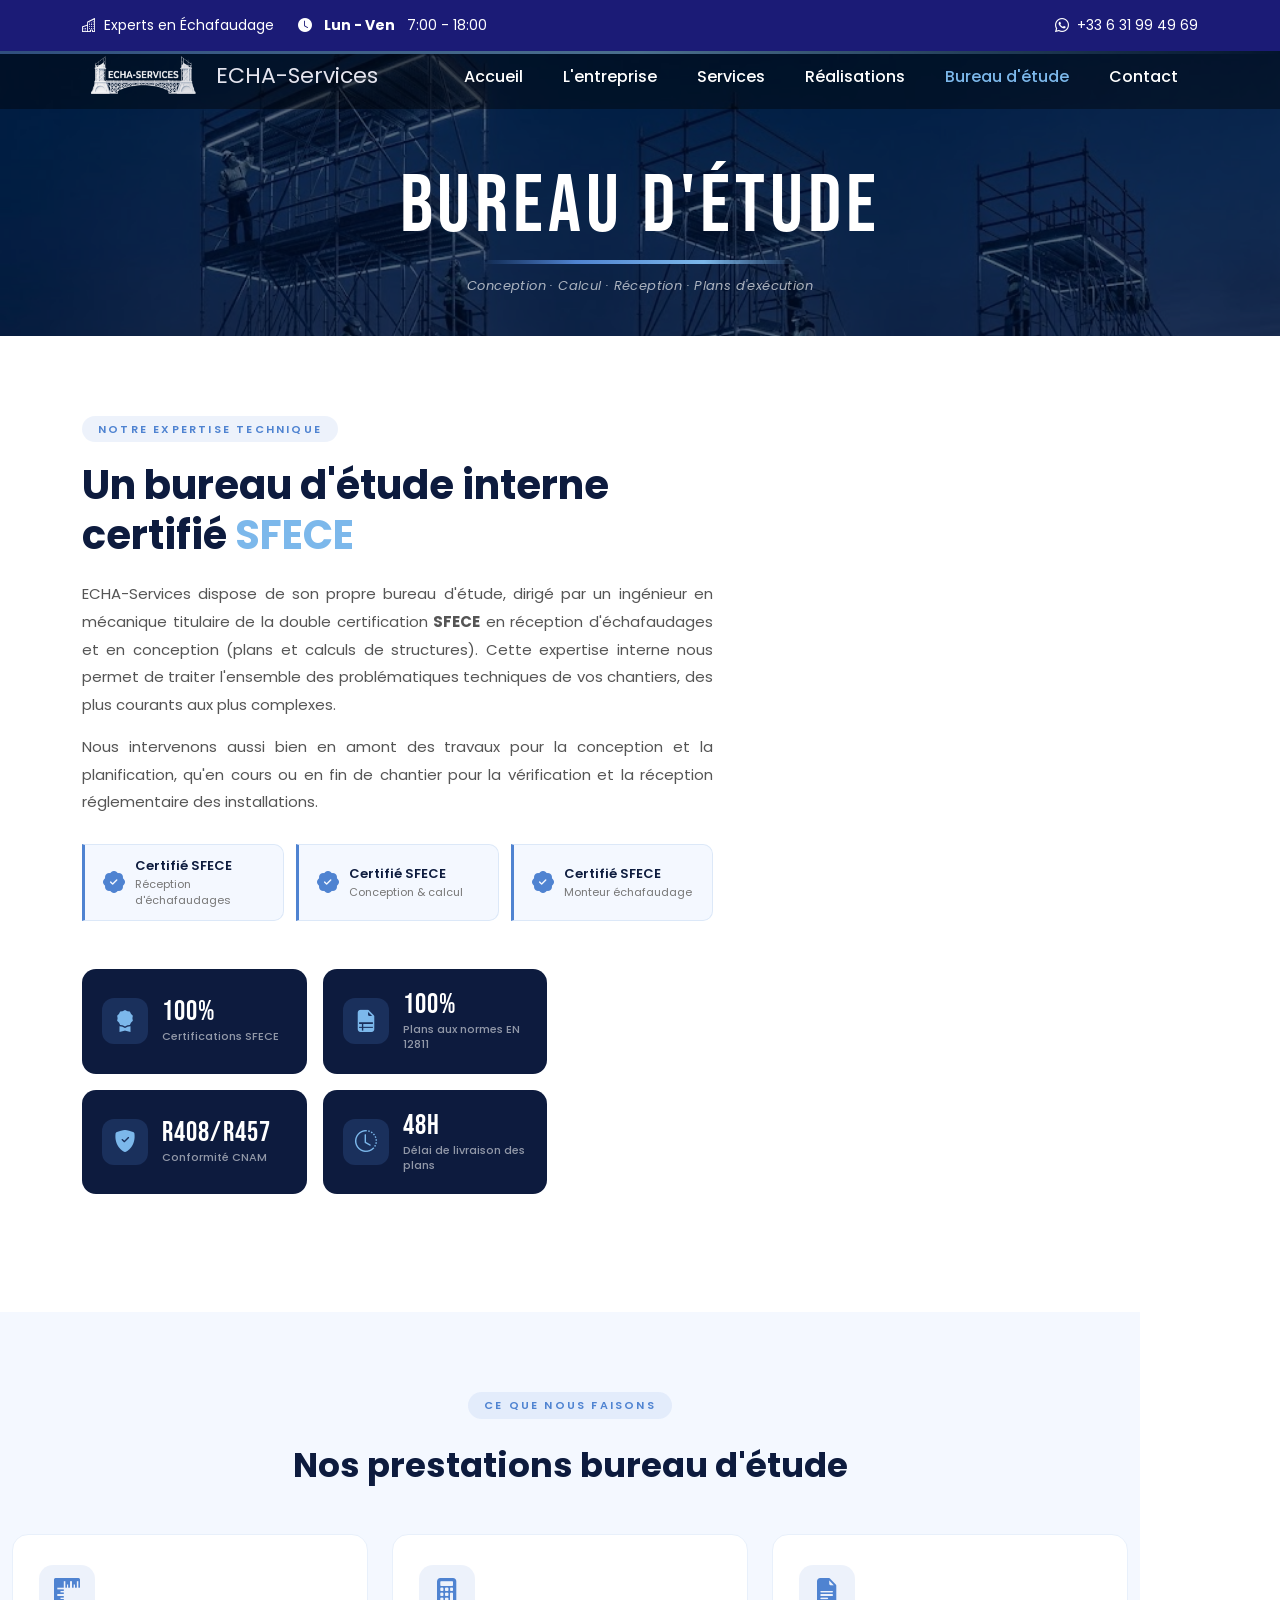
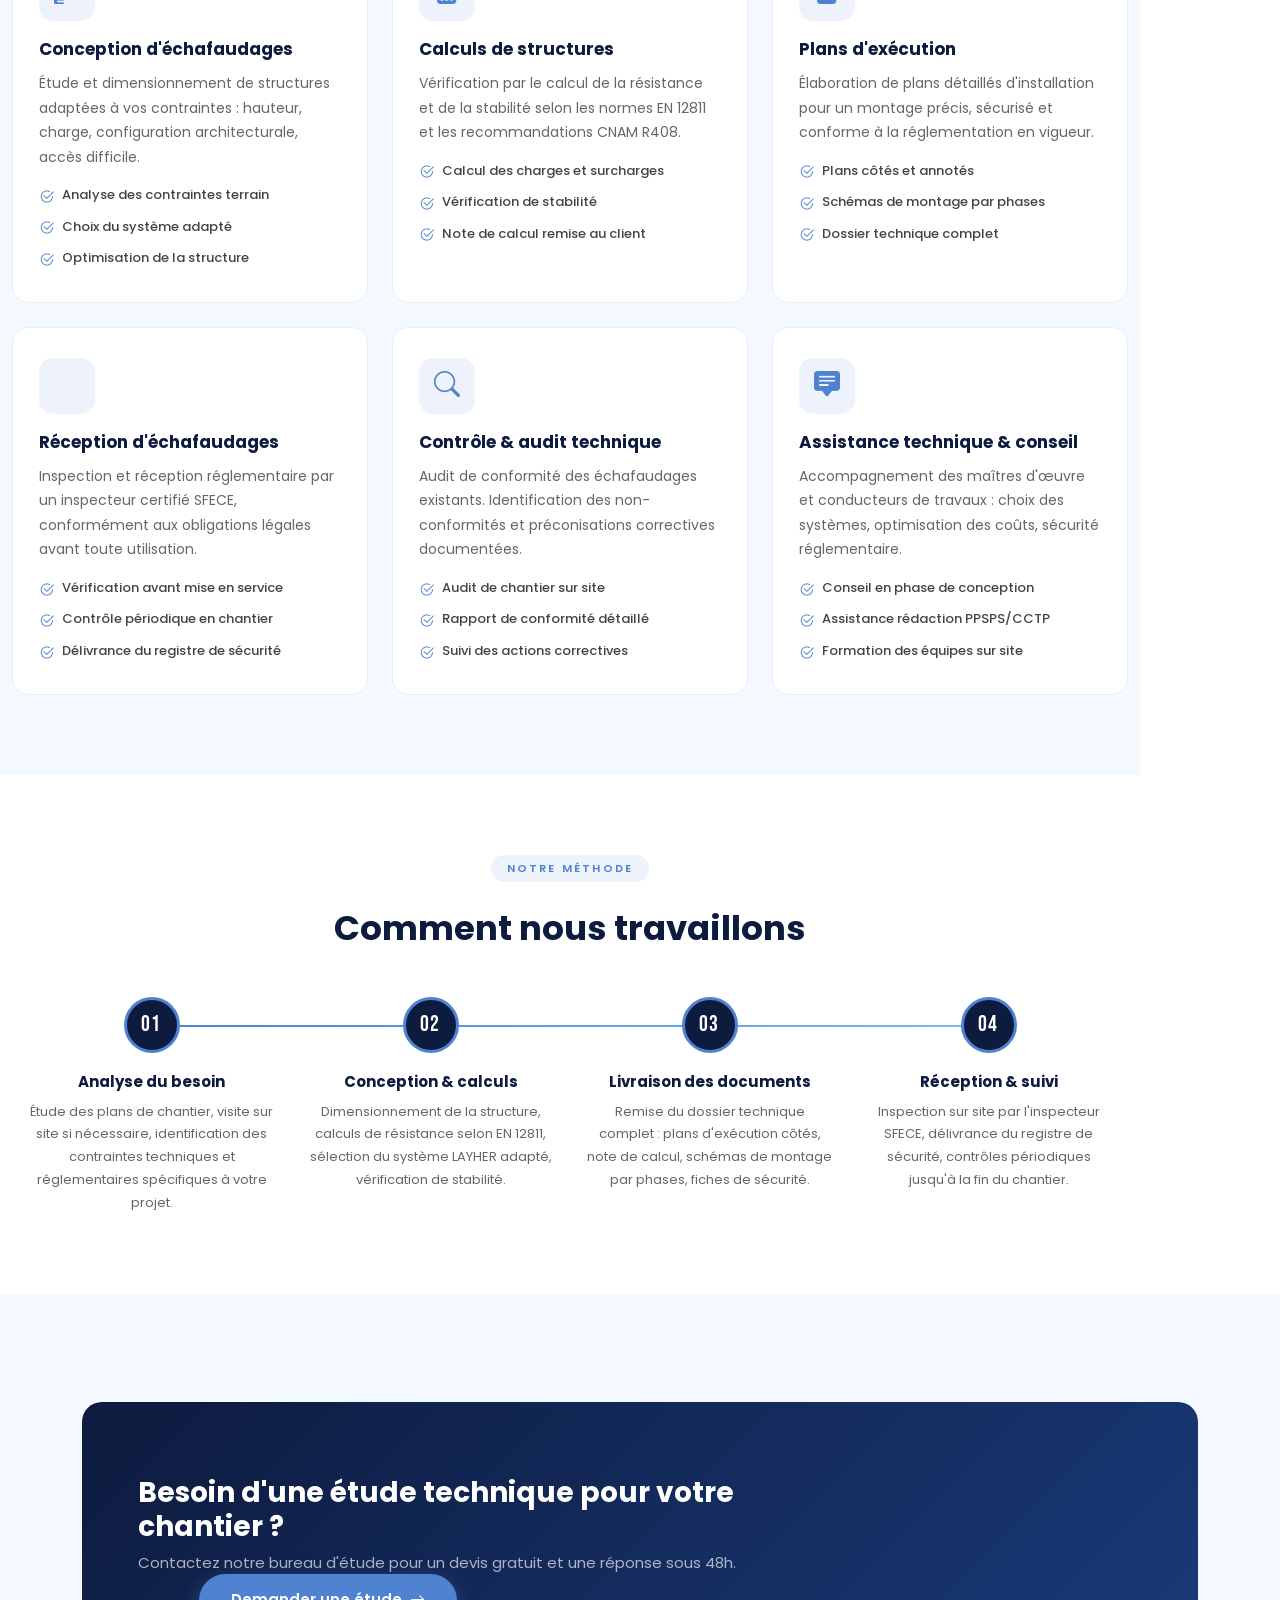
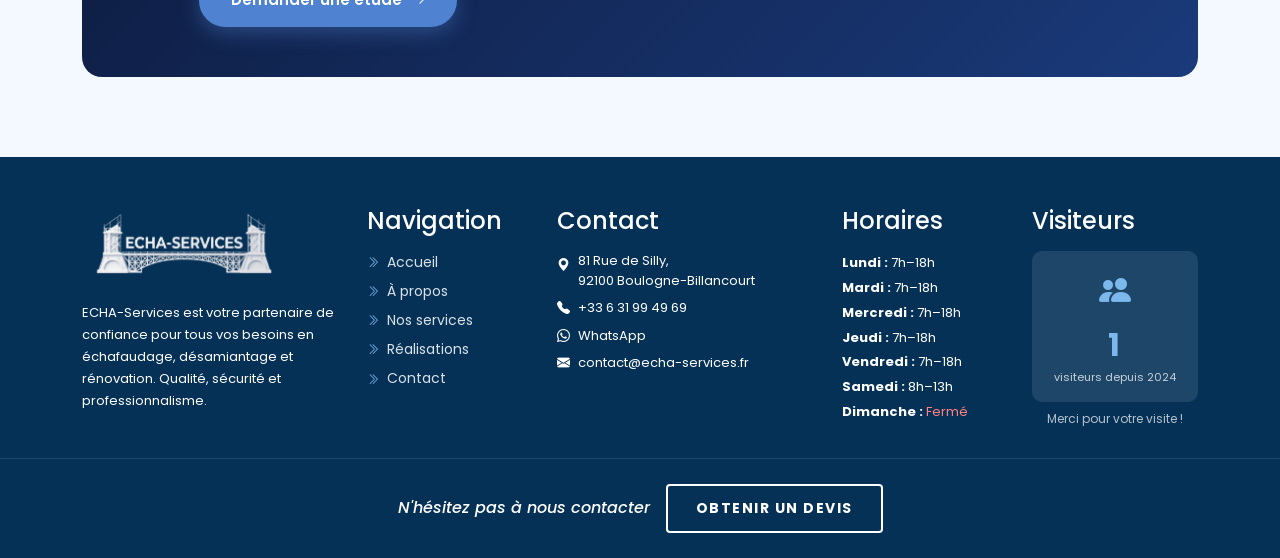
==== commit aad29a8a: "fix chemins images CSS pour  Github V4" ====
--- a/bureau_etude_echafaudage.html
+++ b/bureau_etude_echafaudage.html
@@ -4,18 +4,28 @@
 <head>
     <meta charset="utf-8" />
     <meta name="viewport" content="width=device-width, initial-scale=1" />
-    <meta name="description" content="Bureau d'étude ECHA-Services — Conception, calcul et réception d'échafaudages. Inspecteur certifié SFECE en Île-de-France." />
+    <meta name="description"
+        content="Bureau d'étude ECHA-Services — Conception, calcul et réception d'échafaudages. Inspecteur certifié SFECE en Île-de-France." />
     <title>Bureau d'Étude | ECHA-Services</title>
 
     <link rel="preconnect" href="https://fonts.googleapis.com" />
     <link rel="preconnect" href="https://fonts.gstatic.com" crossorigin />
-    <link href="https://fonts.googleapis.com/css2?family=Poppins:ital,wght@0,400;0,500;0,700;1,400&display=swap" rel="stylesheet" />
+    <link href="https://fonts.googleapis.com/css2?family=Poppins:ital,wght@0,400;0,500;0,700;1,400&display=swap"
+        rel="stylesheet" />
     <link href="https://fonts.googleapis.com/css2?family=Bebas+Neue&display=swap" rel="stylesheet" />
 
     <link href="css/bootstrap.min.css" rel="stylesheet" />
     <link href="css/bootstrap-icons.css" rel="stylesheet" />
     <link href="css/tooplate-clean-work.css" rel="stylesheet" />
     <link href="css/bureau-etude.css" rel="stylesheet" />
+    <!-- Google Analytics -->
+    <script async src="https://www.googletagmanager.com/gtag/js?id=G-7RDE3FMRTY"></script>
+    <script>
+        window.dataLayer = window.dataLayer || [];
+        function gtag() { dataLayer.push(arguments); }
+        gtag("js", new Date());
+        gtag("config", "G-7RDE3FMRTY");
+    </script>
 </head>
 
 <body>
@@ -59,7 +69,8 @@
                     <li class="nav-item"><a class="nav-link" href="entreprise.html">L'entreprise</a></li>
                     <li class="nav-item"><a class="nav-link" href="services.html">Services</a></li>
                     <li class="nav-item"><a class="nav-link" href="realisations_echafaudages.html">Réalisations</a></li>
-                    <li class="nav-item"><a class="nav-link active" href="bureau_etude_echafaudage.html">Bureau d'étude</a></li>
+                    <li class="nav-item"><a class="nav-link active" href="bureau_etude_echafaudage.html">Bureau
+                            d'étude</a></li>
                     <li class="nav-item"><a class="nav-link" href="contact.html">Contact</a></li>
                 </ul>
             </div>
@@ -86,9 +97,17 @@
 
                     <div class="col-lg-7 col-12">
                         <span class="be-label">Notre expertise technique</span>
-                        <h2 class="be-title">Un bureau d'étude interne<br>certifié <span class="be-accent">SFECE</span></h2>
-                        <p class="be-text">ECHA-Services dispose de son propre bureau d'étude, dirigé par un ingénieur en mécanique titulaire de la double certification <strong>SFECE</strong> en réception d'échafaudages et en conception (plans et calculs de structures). Cette expertise interne nous permet de traiter l'ensemble des problématiques techniques de vos chantiers, des plus courants aux plus complexes.</p>
-                        <p class="be-text">Nous intervenons aussi bien en amont des travaux pour la conception et la planification, qu'en cours ou en fin de chantier pour la vérification et la réception réglementaire des installations.</p>
+                        <h2 class="be-title">Un bureau d'étude interne<br>certifié <span class="be-accent"><a href="https://www.echafaudage-coffrage-etaiement.org/" target="_blank"
+                                    rel="noopener noreferrer">SFECE</span>
+                        </h2>
+                        <p class="be-text">ECHA-Services dispose de son propre bureau d'étude, dirigé par un ingénieur
+                            en mécanique titulaire de la double certification <strong>SFECE</strong> en réception
+                            d'échafaudages et en conception (plans et calculs de structures). Cette expertise interne
+                            nous permet de traiter l'ensemble des problématiques techniques de vos chantiers, des plus
+                            courants aux plus complexes.</p>
+                        <p class="be-text">Nous intervenons aussi bien en amont des travaux pour la conception et la
+                            planification, qu'en cours ou en fin de chantier pour la vérification et la réception
+                            réglementaire des installations.</p>
 
                         <div class="be-certif-badges">
                             <div class="be-certif-badge">
@@ -157,7 +176,8 @@
                         <div class="be-service-card">
                             <div class="be-service-icon"><i class="bi-rulers"></i></div>
                             <h4>Conception d'échafaudages</h4>
-                            <p>Étude et dimensionnement de structures adaptées à vos contraintes : hauteur, charge, configuration architecturale, accès difficile.</p>
+                            <p>Étude et dimensionnement de structures adaptées à vos contraintes : hauteur, charge,
+                                configuration architecturale, accès difficile.</p>
                             <ul class="be-service-list">
                                 <li><i class="bi-check2-circle"></i> Analyse des contraintes terrain</li>
                                 <li><i class="bi-check2-circle"></i> Choix du système adapté</li>
@@ -170,7 +190,8 @@
                         <div class="be-service-card">
                             <div class="be-service-icon"><i class="bi-calculator-fill"></i></div>
                             <h4>Calculs de structures</h4>
-                            <p>Vérification par le calcul de la résistance et de la stabilité selon les normes EN 12811 et les recommandations CNAM R408.</p>
+                            <p>Vérification par le calcul de la résistance et de la stabilité selon les normes EN 12811
+                                et les recommandations CNAM R408.</p>
                             <ul class="be-service-list">
                                 <li><i class="bi-check2-circle"></i> Calcul des charges et surcharges</li>
                                 <li><i class="bi-check2-circle"></i> Vérification de stabilité</li>
@@ -183,7 +204,8 @@
                         <div class="be-service-card">
                             <div class="be-service-icon"><i class="bi-file-earmark-text-fill"></i></div>
                             <h4>Plans d'exécution</h4>
-                            <p>Élaboration de plans détaillés d'installation pour un montage précis, sécurisé et conforme à la réglementation en vigueur.</p>
+                            <p>Élaboration de plans détaillés d'installation pour un montage précis, sécurisé et
+                                conforme à la réglementation en vigueur.</p>
                             <ul class="be-service-list">
                                 <li><i class="bi-check2-circle"></i> Plans côtés et annotés</li>
                                 <li><i class="bi-check2-circle"></i> Schémas de montage par phases</li>
@@ -196,7 +218,8 @@
                         <div class="be-service-card">
                             <div class="be-service-icon"><i class="bi-clipboard2-check-fill"></i></div>
                             <h4>Réception d'échafaudages</h4>
-                            <p>Inspection et réception réglementaire par un inspecteur certifié SFECE, conformément aux obligations légales avant toute utilisation.</p>
+                            <p>Inspection et réception réglementaire par un inspecteur certifié SFECE, conformément aux
+                                obligations légales avant toute utilisation.</p>
                             <ul class="be-service-list">
                                 <li><i class="bi-check2-circle"></i> Vérification avant mise en service</li>
                                 <li><i class="bi-check2-circle"></i> Contrôle périodique en chantier</li>
@@ -209,7 +232,8 @@
                         <div class="be-service-card">
                             <div class="be-service-icon"><i class="bi-search"></i></div>
                             <h4>Contrôle & audit technique</h4>
-                            <p>Audit de conformité des échafaudages existants. Identification des non-conformités et préconisations correctives documentées.</p>
+                            <p>Audit de conformité des échafaudages existants. Identification des non-conformités et
+                                préconisations correctives documentées.</p>
                             <ul class="be-service-list">
                                 <li><i class="bi-check2-circle"></i> Audit de chantier sur site</li>
                                 <li><i class="bi-check2-circle"></i> Rapport de conformité détaillé</li>
@@ -222,7 +246,8 @@
                         <div class="be-service-card">
                             <div class="be-service-icon"><i class="bi-chat-square-text-fill"></i></div>
                             <h4>Assistance technique & conseil</h4>
-                            <p>Accompagnement des maîtres d'œuvre et conducteurs de travaux : choix des systèmes, optimisation des coûts, sécurité réglementaire.</p>
+                            <p>Accompagnement des maîtres d'œuvre et conducteurs de travaux : choix des systèmes,
+                                optimisation des coûts, sécurité réglementaire.</p>
                             <ul class="be-service-list">
                                 <li><i class="bi-check2-circle"></i> Conseil en phase de conception</li>
                                 <li><i class="bi-check2-circle"></i> Assistance rédaction PPSPS/CCTP</li>
@@ -248,28 +273,32 @@
                         <div class="be-process-num">01</div>
                         <div class="be-process-content">
                             <h5>Analyse du besoin</h5>
-                            <p>Étude des plans de chantier, visite sur site si nécessaire, identification des contraintes techniques et réglementaires spécifiques à votre projet.</p>
+                            <p>Étude des plans de chantier, visite sur site si nécessaire, identification des
+                                contraintes techniques et réglementaires spécifiques à votre projet.</p>
                         </div>
                     </div>
                     <div class="be-process-step">
                         <div class="be-process-num">02</div>
                         <div class="be-process-content">
                             <h5>Conception & calculs</h5>
-                            <p>Dimensionnement de la structure, calculs de résistance selon EN 12811, sélection du système LAYHER adapté, vérification de stabilité.</p>
+                            <p>Dimensionnement de la structure, calculs de résistance selon EN 12811, sélection du
+                                système LAYHER adapté, vérification de stabilité.</p>
                         </div>
                     </div>
                     <div class="be-process-step">
                         <div class="be-process-num">03</div>
                         <div class="be-process-content">
                             <h5>Livraison des documents</h5>
-                            <p>Remise du dossier technique complet : plans d'exécution côtés, note de calcul, schémas de montage par phases, fiches de sécurité.</p>
+                            <p>Remise du dossier technique complet : plans d'exécution côtés, note de calcul, schémas de
+                                montage par phases, fiches de sécurité.</p>
                         </div>
                     </div>
                     <div class="be-process-step">
                         <div class="be-process-num">04</div>
                         <div class="be-process-content">
                             <h5>Réception & suivi</h5>
-                            <p>Inspection sur site par l'inspecteur SFECE, délivrance du registre de sécurité, contrôles périodiques jusqu'à la fin du chantier.</p>
+                            <p>Inspection sur site par l'inspecteur SFECE, délivrance du registre de sécurité, contrôles
+                                périodiques jusqu'à la fin du chantier.</p>
                         </div>
                     </div>
                 </div>
@@ -302,25 +331,42 @@
         <div class="container">
             <div class="row g-4 align-items-start">
                 <div class="col-lg-3 col-md-6 col-12 reveal-up reveal-delay-1">
-                    <img src="ImagesPNS/logo66VB.png" class="img-fluid mb-3 logo-footer-anim" alt="ECHA-Services" style="max-width:200px;" />
-                    <p class="text-white mb-0" style="font-size:13px; line-height:1.7;">ECHA-Services est votre partenaire de confiance pour tous vos besoins en échafaudage, désamiantage et rénovation. Qualité, sécurité et professionnalisme.</p>
+                    <img src="ImagesPNS/logo66VB.png" class="img-fluid mb-3 logo-footer-anim" alt="ECHA-Services"
+                        style="max-width:200px;" />
+                    <p class="text-white mb-0" style="font-size:13px; line-height:1.7;">ECHA-Services est votre
+                        partenaire de confiance pour tous vos besoins en échafaudage, désamiantage et rénovation.
+                        Qualité, sécurité et professionnalisme.</p>
                 </div>
                 <div class="col-lg-2 col-md-6 col-6 reveal-up reveal-delay-2">
                     <h5 class="site-footer-title mb-3">Navigation</h5>
                     <ul class="footer-menu" style="column-count:1;">
-                        <li class="footer-menu-item"><a href="index.html" class="footer-menu-link"><i class="bi-chevron-double-right footer-menu-link-icon me-2"></i>Accueil</a></li>
-                        <li class="footer-menu-item"><a href="entreprise.html" class="footer-menu-link"><i class="bi-chevron-double-right footer-menu-link-icon me-2"></i>À propos</a></li>
-                        <li class="footer-menu-item"><a href="services.html" class="footer-menu-link"><i class="bi-chevron-double-right footer-menu-link-icon me-2"></i>Nos services</a></li>
-                        <li class="footer-menu-item"><a href="realisations_echafaudages.html" class="footer-menu-link"><i class="bi-chevron-double-right footer-menu-link-icon me-2"></i>Réalisations</a></li>
-                        <li class="footer-menu-item"><a href="contact.html" class="footer-menu-link"><i class="bi-chevron-double-right footer-menu-link-icon me-2"></i>Contact</a></li>
+                        <li class="footer-menu-item"><a href="index.html" class="footer-menu-link"><i
+                                    class="bi-chevron-double-right footer-menu-link-icon me-2"></i>Accueil</a></li>
+                        <li class="footer-menu-item"><a href="entreprise.html" class="footer-menu-link"><i
+                                    class="bi-chevron-double-right footer-menu-link-icon me-2"></i>À propos</a></li>
+                        <li class="footer-menu-item"><a href="services.html" class="footer-menu-link"><i
+                                    class="bi-chevron-double-right footer-menu-link-icon me-2"></i>Nos services</a></li>
+                        <li class="footer-menu-item"><a href="realisations_echafaudages.html"
+                                class="footer-menu-link"><i
+                                    class="bi-chevron-double-right footer-menu-link-icon me-2"></i>Réalisations</a></li>
+                        <li class="footer-menu-item"><a href="contact.html" class="footer-menu-link"><i
+                                    class="bi-chevron-double-right footer-menu-link-icon me-2"></i>Contact</a></li>
                     </ul>
                 </div>
                 <div class="col-lg-3 col-md-6 col-6 reveal-up reveal-delay-2">
                     <h5 class="site-footer-title mb-3">Contact</h5>
-                    <p class="text-white d-flex mb-2" style="font-size:13px;"><i class="bi-geo-alt-fill me-2 mt-1 flex-shrink-0"></i><span>81 Rue de Silly,<br>92100 Boulogne-Billancourt</span></p>
-                    <p class="text-white d-flex mb-2" style="font-size:13px;"><i class="bi-telephone-fill me-2 flex-shrink-0"></i><a href="tel:+33631994969" class="site-footer-link">+33 6 31 99 49 69</a></p>
-                    <p class="text-white d-flex mb-2" style="font-size:13px;"><i class="bi-whatsapp me-2 flex-shrink-0"></i><a href="https://wa.me/33631994969" class="site-footer-link" target="_blank">WhatsApp</a></p>
-                    <p class="text-white d-flex mb-0" style="font-size:13px;"><i class="bi-envelope-fill me-2 flex-shrink-0"></i><a href="mailto:contact@echa-services.fr" class="site-footer-link">contact@echa-services.fr</a></p>
+                    <p class="text-white d-flex mb-2" style="font-size:13px;"><i
+                            class="bi-geo-alt-fill me-2 mt-1 flex-shrink-0"></i><span>81 Rue de Silly,<br>92100
+                            Boulogne-Billancourt</span></p>
+                    <p class="text-white d-flex mb-2" style="font-size:13px;"><i
+                            class="bi-telephone-fill me-2 flex-shrink-0"></i><a href="tel:+33631994969"
+                            class="site-footer-link">+33 6 31 99 49 69</a></p>
+                    <p class="text-white d-flex mb-2" style="font-size:13px;"><i
+                            class="bi-whatsapp me-2 flex-shrink-0"></i><a href="https://wa.me/33631994969"
+                            class="site-footer-link" target="_blank">WhatsApp</a></p>
+                    <p class="text-white d-flex mb-0" style="font-size:13px;"><i
+                            class="bi-envelope-fill me-2 flex-shrink-0"></i><a href="mailto:contact@echa-services.fr"
+                            class="site-footer-link">contact@echa-services.fr</a></p>
                 </div>
                 <div class="col-lg-2 col-md-6 col-6 reveal-up reveal-delay-3">
                     <h5 class="site-footer-title mb-3">Horaires</h5>
@@ -331,7 +377,8 @@
                         <div><strong class="text-white">Jeudi :</strong> <span class="text-white">7h–18h</span></div>
                         <div><strong class="text-white">Vendredi :</strong> <span class="text-white">7h–18h</span></div>
                         <div><strong class="text-white">Samedi :</strong> <span class="text-white">8h–13h</span></div>
-                        <div><strong class="text-white">Dimanche :</strong> <span style="color:#ff8080;">Fermé</span></div>
+                        <div><strong class="text-white">Dimanche :</strong> <span style="color:#ff8080;">Fermé</span>
+                        </div>
                     </div>
                 </div>
                 <div class="col-lg-2 col-md-6 col-6 reveal-up reveal-delay-4">
@@ -341,7 +388,8 @@
                         <div id="visit-counter" class="visiteurs-count">000 000</div>
                         <p class="visiteurs-label mb-0">visiteurs depuis 2024</p>
                     </div>
-                    <p class="text-white text-center mt-2 mb-0" style="font-size:12px; opacity:0.7;">Merci pour votre visite !</p>
+                    <p class="text-white text-center mt-2 mb-0" style="font-size:12px; opacity:0.7;">Merci pour votre
+                        visite !</p>
                 </div>
             </div>
         </div>
@@ -360,4 +408,5 @@
     <script src="js/scroll-reveal.js"></script>
 
 </body>
+
 </html>
--- a/css/tooplate-clean-work.css
+++ b/css/tooplate-clean-work.css
@@ -182,7 +182,8 @@
   color: #e5e50f;
   display: block;
   position: absolute;
-  white-space: nowrap;
+  white-space: normal;
+  word-break: break-word;
   width: 100%;
   left: 0;
   top: 0;
@@ -733,6 +734,7 @@
   border-radius: var(--border-radius-small);
   padding: 35px;
   background: #fff;
+  text-align: justify;
 }
 
 .intro-box-right {
@@ -750,7 +752,7 @@
   border-radius: var(--border-radius-small);
   object-fit: cover;
   height: 100%;
-  /* max-height: 380px; */
+  max-height: 380px;
 }
 
 .intro-section-2 {
@@ -1414,7 +1416,7 @@
   BANNER (autres pages)
 -----------------------------------------*/
 .banner-section {
-  background-image: url('/ImagesPNS/Banner2.jfif');
+  background-image: url('../ImagesPNS/Banner2.jfif');
   background-repeat: no-repeat;
   /* On force l'image à se caler sur le haut ou le centre pour voir les structures */
   background-position: center 20%; 
@@ -1666,6 +1668,24 @@
   }
 }
 
+@media screen and (max-width: 576px) {
+  .cd-headline {
+    font-size: clamp(28px, 8vw, 42px) !important;
+  }
+  .cd-words-wrapper {
+    min-height: 2.4em;
+  }
+  .cd-words-wrapper b {
+    font-size: clamp(28px, 8vw, 42px);
+    line-height: 1.2;
+  }
+  .hero-section {
+    padding-top: 80px;
+    padding-bottom: 60px;
+    min-height: auto;
+  }
+}
+
 /* =========================================
    S5 — NOS VALEURS
 ========================================= */
--- a/css/bureau-etude.css
+++ b/css/bureau-etude.css
@@ -9,7 +9,7 @@
    BANNER
 ======================================= */
 .banner-section {
-    background-image: url('/ImagesPNS/Banner2.jfif');
+    background-image: url('../ImagesPNS/Banner2.jfif');
     background-repeat: no-repeat;
     background-position: center 20%;
     background-size: cover;
